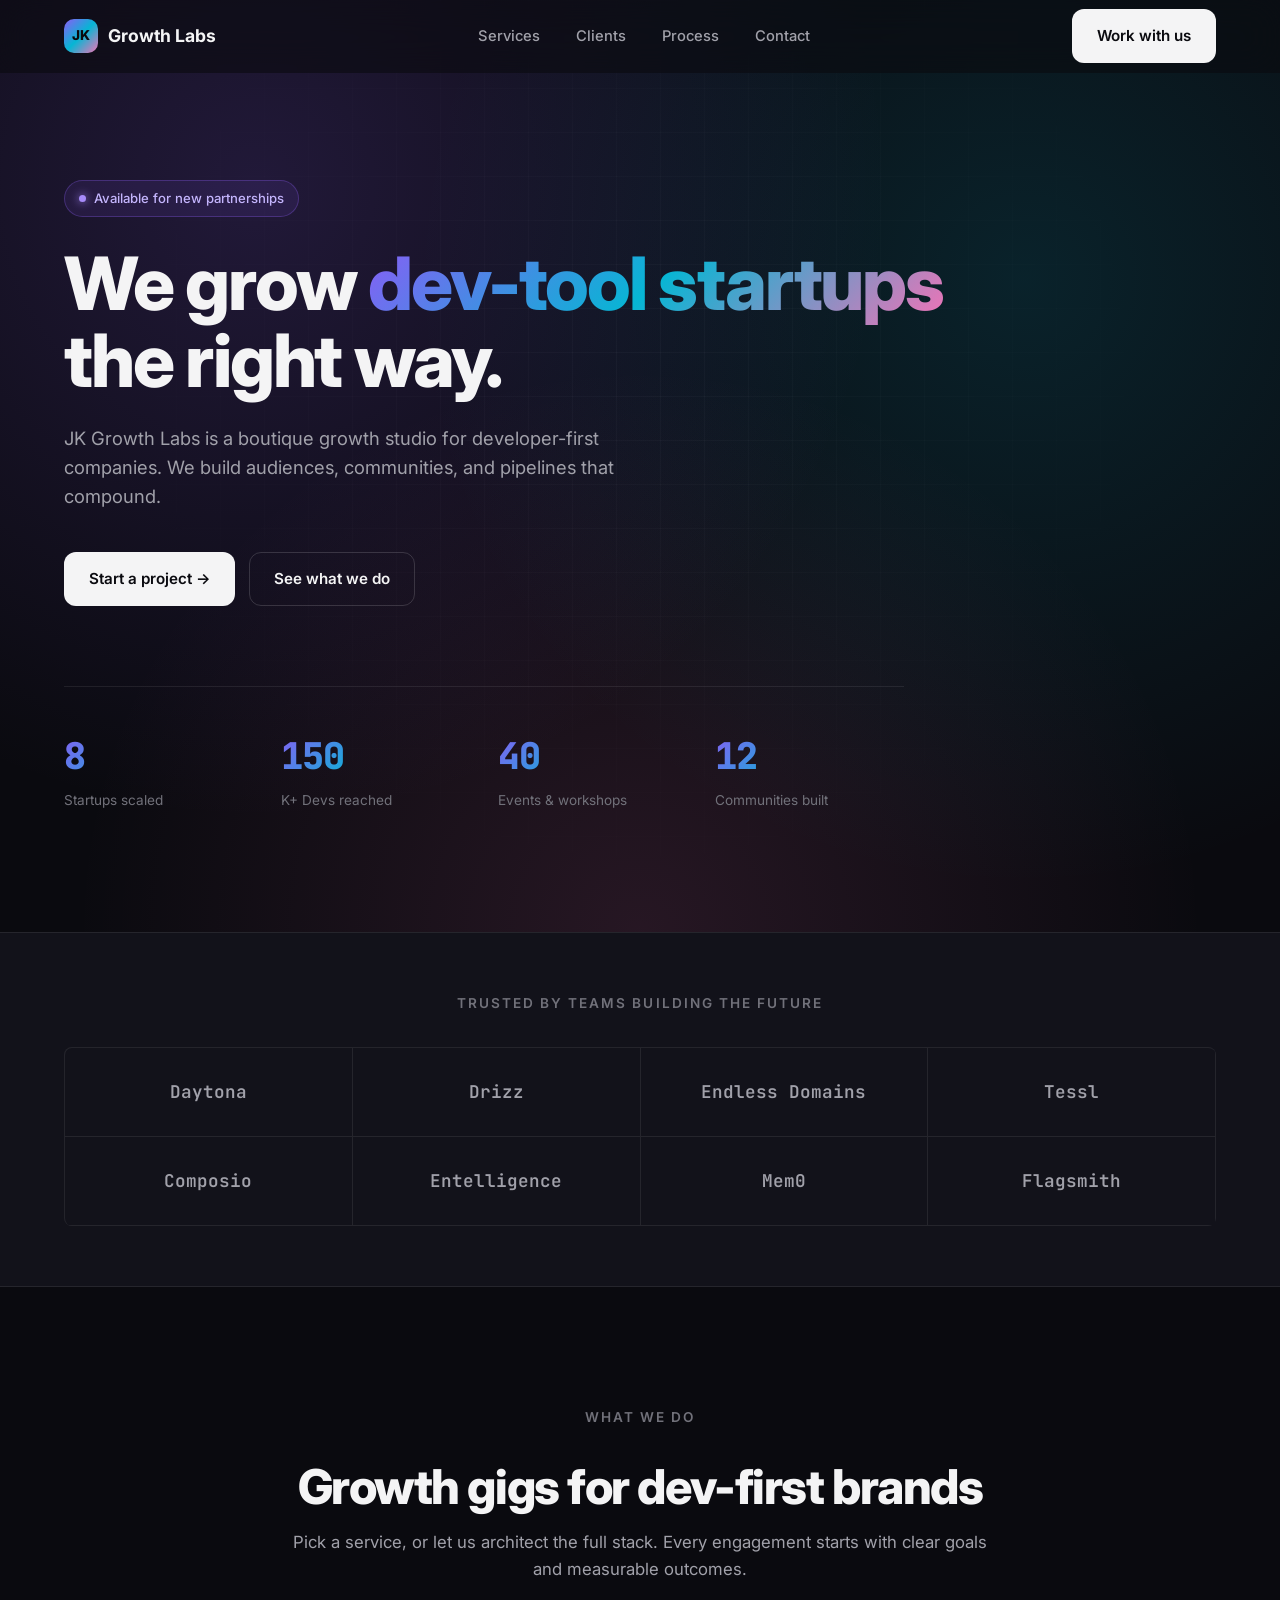
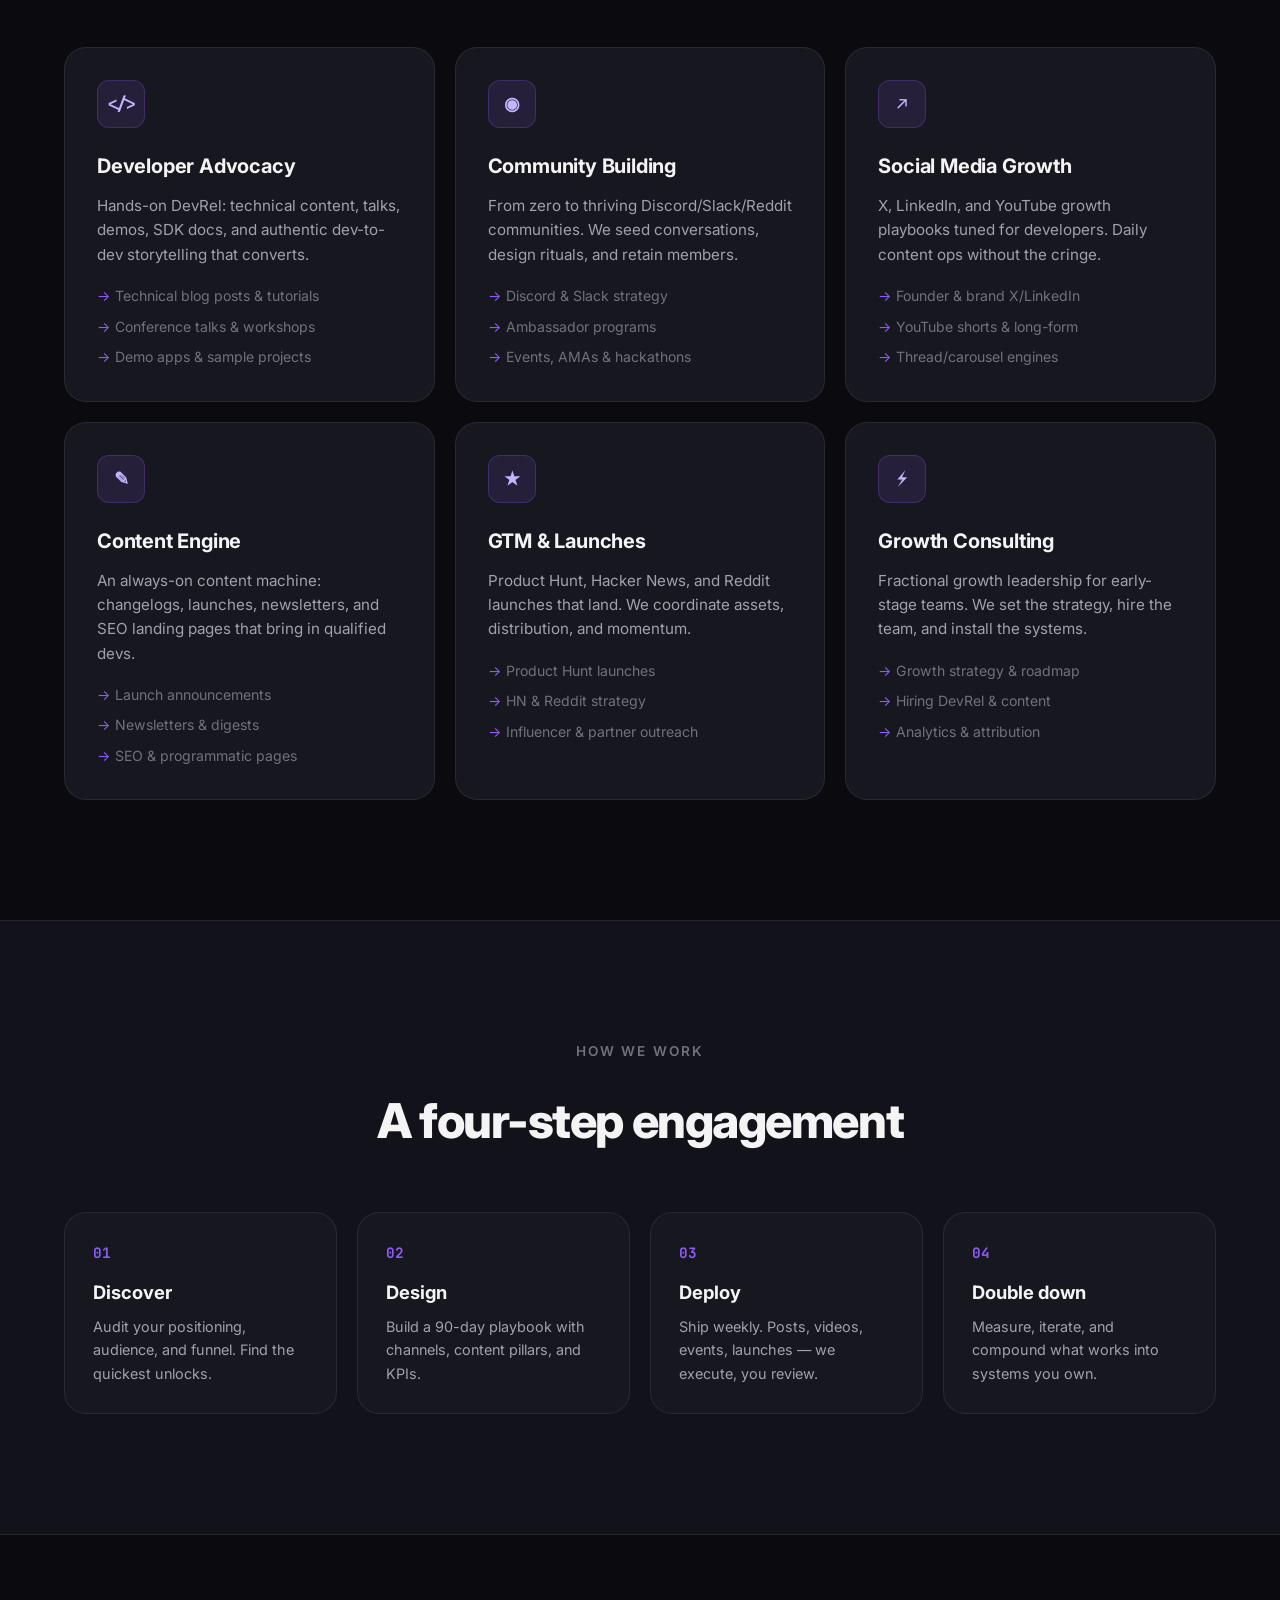
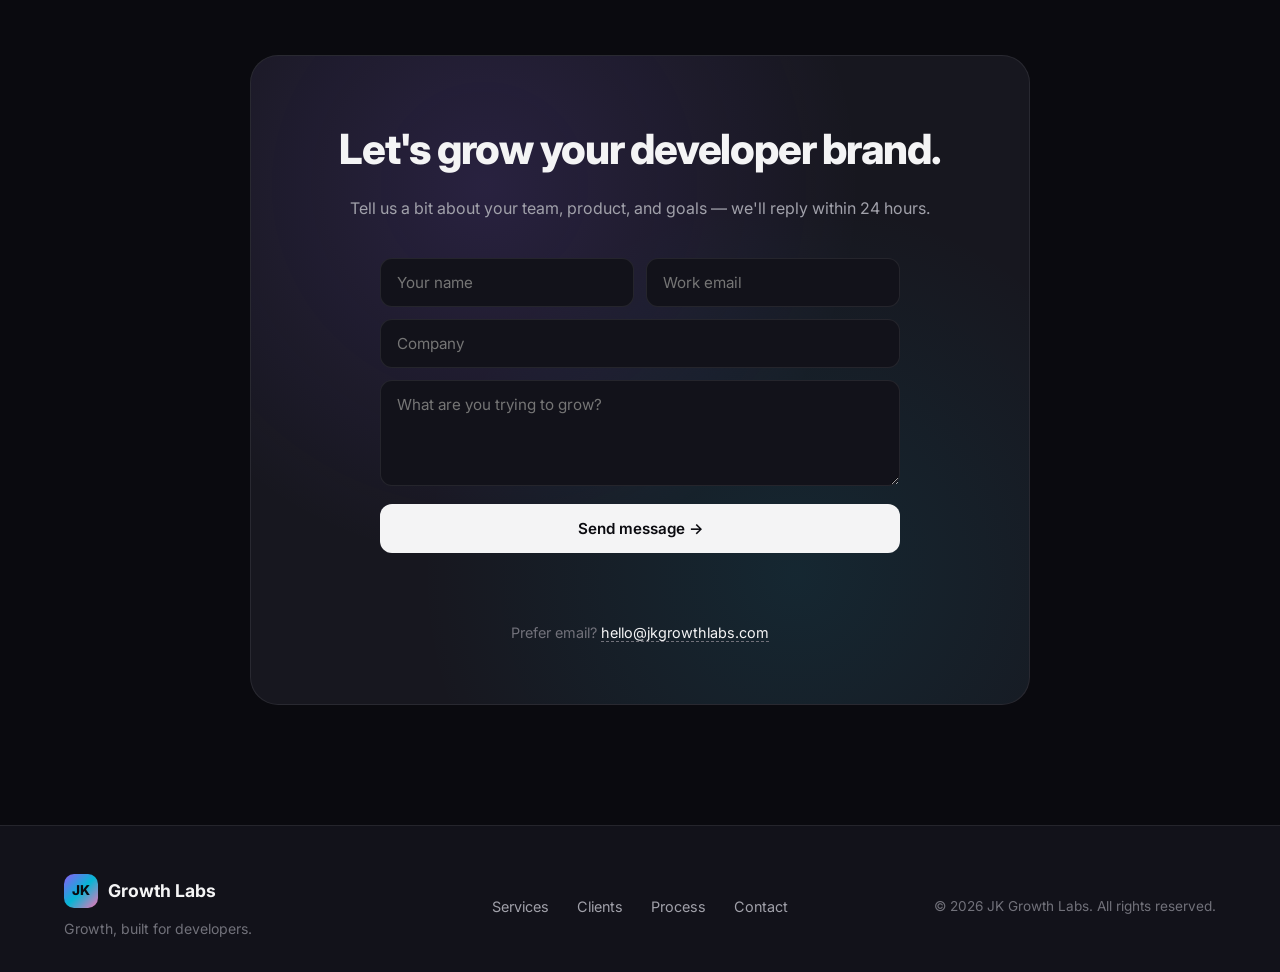
==== index.html @ aa05dd06 "Add JK Growth Labs one-pager website Build a single-page site showcasing growth services (Developer " ====
<!DOCTYPE html>
<html lang="en">
<head>
    <meta charset="UTF-8">
    <meta name="viewport" content="width=device-width, initial-scale=1.0">
    <title>JK Growth Labs — Developer Advocacy & Community Growth</title>
    <meta name="description" content="JK Growth Labs helps dev-tool startups grow through Developer Advocacy, Community Building, and Social Media Growth.">
    <link rel="stylesheet" href="styles.css">
    <link href="https://fonts.googleapis.com/css2?family=Inter:wght@400;500;600;700;800;900&family=JetBrains+Mono:wght@400;600&display=swap" rel="stylesheet">
</head>
<body>
    <nav class="navbar">
        <div class="container nav-content">
            <a href="#home" class="logo">
                <span class="logo-mark">JK</span>
                <span class="logo-text">Growth Labs</span>
            </a>
            <ul class="nav-links">
                <li><a href="#services">Services</a></li>
                <li><a href="#clients">Clients</a></li>
                <li><a href="#process">Process</a></li>
                <li><a href="#contact">Contact</a></li>
            </ul>
            <a href="#contact" class="btn btn-primary nav-cta">Work with us</a>
            <button class="menu-toggle" aria-label="Menu">
                <span></span><span></span><span></span>
            </button>
        </div>
    </nav>

    <section class="hero" id="home">
        <div class="hero-bg"></div>
        <div class="container">
            <div class="badge">
                <span class="badge-dot"></span>
                Available for new partnerships
            </div>
            <h1 class="hero-title">
                We grow <span class="gradient-text">dev-tool startups</span><br>
                the right way.
            </h1>
            <p class="hero-subtitle">
                JK Growth Labs is a boutique growth studio for developer-first companies.
                We build audiences, communities, and pipelines that compound.
            </p>
            <div class="hero-actions">
                <a href="#contact" class="btn btn-primary">Start a project →</a>
                <a href="#services" class="btn btn-ghost">See what we do</a>
            </div>
            <div class="hero-stats">
                <div class="stat">
                    <div class="stat-value" data-target="8">0</div>
                    <div class="stat-label">Startups scaled</div>
                </div>
                <div class="stat">
                    <div class="stat-value" data-target="150">0</div>
                    <div class="stat-label">K+ Devs reached</div>
                </div>
                <div class="stat">
                    <div class="stat-value" data-target="40">0</div>
                    <div class="stat-label">Events & workshops</div>
                </div>
                <div class="stat">
                    <div class="stat-value" data-target="12">0</div>
                    <div class="stat-label">Communities built</div>
                </div>
            </div>
        </div>
    </section>

    <section class="clients" id="clients">
        <div class="container">
            <p class="section-eyebrow">Trusted by teams building the future</p>
            <div class="logo-grid">
                <div class="logo-item">Daytona</div>
                <div class="logo-item">Drizz</div>
                <div class="logo-item">Endless Domains</div>
                <div class="logo-item">Tessl</div>
                <div class="logo-item">Composio</div>
                <div class="logo-item">Entelligence</div>
                <div class="logo-item">Mem0</div>
                <div class="logo-item">Flagsmith</div>
            </div>
        </div>
    </section>

    <section class="services" id="services">
        <div class="container">
            <div class="section-head">
                <p class="section-eyebrow">What we do</p>
                <h2 class="section-title">Growth gigs for dev-first brands</h2>
                <p class="section-sub">Pick a service, or let us architect the full stack. Every engagement starts with clear goals and measurable outcomes.</p>
            </div>
            <div class="service-grid">
                <div class="service-card">
                    <div class="service-icon">&lt;/&gt;</div>
                    <h3>Developer Advocacy</h3>
                    <p>Hands-on DevRel: technical content, talks, demos, SDK docs, and authentic dev-to-dev storytelling that converts.</p>
                    <ul class="service-list">
                        <li>Technical blog posts & tutorials</li>
                        <li>Conference talks & workshops</li>
                        <li>Demo apps & sample projects</li>
                    </ul>
                </div>
                <div class="service-card">
                    <div class="service-icon">◉</div>
                    <h3>Community Building</h3>
                    <p>From zero to thriving Discord/Slack/Reddit communities. We seed conversations, design rituals, and retain members.</p>
                    <ul class="service-list">
                        <li>Discord & Slack strategy</li>
                        <li>Ambassador programs</li>
                        <li>Events, AMAs & hackathons</li>
                    </ul>
                </div>
                <div class="service-card">
                    <div class="service-icon">↗</div>
                    <h3>Social Media Growth</h3>
                    <p>X, LinkedIn, and YouTube growth playbooks tuned for developers. Daily content ops without the cringe.</p>
                    <ul class="service-list">
                        <li>Founder & brand X/LinkedIn</li>
                        <li>YouTube shorts & long-form</li>
                        <li>Thread/carousel engines</li>
                    </ul>
                </div>
                <div class="service-card">
                    <div class="service-icon">✎</div>
                    <h3>Content Engine</h3>
                    <p>An always-on content machine: changelogs, launches, newsletters, and SEO landing pages that bring in qualified devs.</p>
                    <ul class="service-list">
                        <li>Launch announcements</li>
                        <li>Newsletters & digests</li>
                        <li>SEO & programmatic pages</li>
                    </ul>
                </div>
                <div class="service-card">
                    <div class="service-icon">★</div>
                    <h3>GTM & Launches</h3>
                    <p>Product Hunt, Hacker News, and Reddit launches that land. We coordinate assets, distribution, and momentum.</p>
                    <ul class="service-list">
                        <li>Product Hunt launches</li>
                        <li>HN & Reddit strategy</li>
                        <li>Influencer & partner outreach</li>
                    </ul>
                </div>
                <div class="service-card">
                    <div class="service-icon">⚡</div>
                    <h3>Growth Consulting</h3>
                    <p>Fractional growth leadership for early-stage teams. We set the strategy, hire the team, and install the systems.</p>
                    <ul class="service-list">
                        <li>Growth strategy & roadmap</li>
                        <li>Hiring DevRel & content</li>
                        <li>Analytics & attribution</li>
                    </ul>
                </div>
            </div>
        </div>
    </section>

    <section class="process" id="process">
        <div class="container">
            <div class="section-head">
                <p class="section-eyebrow">How we work</p>
                <h2 class="section-title">A four-step engagement</h2>
            </div>
            <div class="process-grid">
                <div class="process-step">
                    <div class="step-num">01</div>
                    <h4>Discover</h4>
                    <p>Audit your positioning, audience, and funnel. Find the quickest unlocks.</p>
                </div>
                <div class="process-step">
                    <div class="step-num">02</div>
                    <h4>Design</h4>
                    <p>Build a 90-day playbook with channels, content pillars, and KPIs.</p>
                </div>
                <div class="process-step">
                    <div class="step-num">03</div>
                    <h4>Deploy</h4>
                    <p>Ship weekly. Posts, videos, events, launches — we execute, you review.</p>
                </div>
                <div class="process-step">
                    <div class="step-num">04</div>
                    <h4>Double down</h4>
                    <p>Measure, iterate, and compound what works into systems you own.</p>
                </div>
            </div>
        </div>
    </section>

    <section class="cta" id="contact">
        <div class="container">
            <div class="cta-card">
                <h2>Let's grow your developer brand.</h2>
                <p>Tell us a bit about your team, product, and goals — we'll reply within 24 hours.</p>
                <form class="contact-form" id="contactForm">
                    <div class="form-row">
                        <input type="text" name="name" placeholder="Your name" required>
                        <input type="email" name="email" placeholder="Work email" required>
                    </div>
                    <input type="text" name="company" placeholder="Company" required>
                    <textarea name="message" rows="4" placeholder="What are you trying to grow?" required></textarea>
                    <button type="submit" class="btn btn-primary">Send message →</button>
                    <p class="form-status" id="formStatus"></p>
                </form>
                <div class="contact-alt">
                    Prefer email? <a href="mailto:hello@jkgrowthlabs.com">hello@jkgrowthlabs.com</a>
                </div>
            </div>
        </div>
    </section>

    <footer class="footer">
        <div class="container footer-content">
            <div>
                <div class="logo">
                    <span class="logo-mark">JK</span>
                    <span class="logo-text">Growth Labs</span>
                </div>
                <p class="footer-tag">Growth, built for developers.</p>
            </div>
            <div class="footer-links">
                <a href="#services">Services</a>
                <a href="#clients">Clients</a>
                <a href="#process">Process</a>
                <a href="#contact">Contact</a>
            </div>
            <div class="footer-copy">© <span id="year"></span> JK Growth Labs. All rights reserved.</div>
        </div>
    </footer>

    <script src="script.js"></script>
</body>
</html>
---- styles.css ----
:root {
    --bg: #0a0a0f;
    --bg-soft: #12121a;
    --surface: #17171f;
    --border: rgba(255, 255, 255, 0.08);
    --border-strong: rgba(255, 255, 255, 0.15);
    --text: #f4f4f5;
    --text-dim: #a1a1aa;
    --text-mute: #71717a;
    --accent: #8b5cf6;
    --accent-2: #06b6d4;
    --accent-3: #f472b6;
    --gradient: linear-gradient(135deg, #8b5cf6 0%, #06b6d4 50%, #f472b6 100%);
    --radius: 14px;
    --radius-lg: 22px;
}

* {
    margin: 0;
    padding: 0;
    box-sizing: border-box;
}

html {
    scroll-behavior: smooth;
}

body {
    font-family: 'Inter', -apple-system, BlinkMacSystemFont, sans-serif;
    background: var(--bg);
    color: var(--text);
    line-height: 1.6;
    overflow-x: hidden;
    -webkit-font-smoothing: antialiased;
}

.container {
    max-width: 1200px;
    margin: 0 auto;
    padding: 0 24px;
}

a { color: inherit; text-decoration: none; }

/* ---------- Navbar ---------- */
.navbar {
    position: fixed;
    top: 0;
    left: 0;
    right: 0;
    z-index: 100;
    backdrop-filter: blur(18px);
    -webkit-backdrop-filter: blur(18px);
    background: rgba(10, 10, 15, 0.6);
    border-bottom: 1px solid transparent;
    transition: border-color 0.3s ease, background 0.3s ease;
}

.navbar.scrolled {
    border-bottom-color: var(--border);
    background: rgba(10, 10, 15, 0.85);
}

.nav-content {
    display: flex;
    align-items: center;
    justify-content: space-between;
    height: 72px;
}

.logo {
    display: flex;
    align-items: center;
    gap: 10px;
    font-weight: 700;
    font-size: 1.1rem;
}

.logo-mark {
    width: 34px;
    height: 34px;
    border-radius: 10px;
    background: var(--gradient);
    display: grid;
    place-items: center;
    font-weight: 800;
    font-size: 0.85rem;
    letter-spacing: -0.02em;
    color: #0a0a0f;
}

.nav-links {
    display: flex;
    gap: 36px;
    list-style: none;
}

.nav-links a {
    color: var(--text-dim);
    font-size: 0.92rem;
    font-weight: 500;
    transition: color 0.2s;
}

.nav-links a:hover { color: var(--text); }

.nav-cta { font-size: 0.9rem; padding: 10px 18px; }

.menu-toggle {
    display: none;
    background: none;
    border: none;
    cursor: pointer;
    flex-direction: column;
    gap: 5px;
    padding: 4px;
}

.menu-toggle span {
    width: 22px;
    height: 2px;
    background: var(--text);
    border-radius: 2px;
    transition: transform 0.3s, opacity 0.3s;
}

/* ---------- Buttons ---------- */
.btn {
    display: inline-flex;
    align-items: center;
    gap: 6px;
    padding: 14px 24px;
    border-radius: 12px;
    font-weight: 600;
    font-size: 0.95rem;
    border: 1px solid transparent;
    cursor: pointer;
    transition: transform 0.2s ease, box-shadow 0.2s ease, background 0.2s ease;
    font-family: inherit;
}

.btn-primary {
    background: var(--text);
    color: var(--bg);
}

.btn-primary:hover {
    transform: translateY(-2px);
    box-shadow: 0 10px 30px rgba(139, 92, 246, 0.25);
}

.btn-ghost {
    background: transparent;
    color: var(--text);
    border-color: var(--border-strong);
}

.btn-ghost:hover {
    background: var(--surface);
    border-color: var(--text-dim);
}

/* ---------- Hero ---------- */
.hero {
    position: relative;
    padding: 180px 0 120px;
    overflow: hidden;
}

.hero-bg {
    position: absolute;
    inset: 0;
    background:
        radial-gradient(circle at 20% 20%, rgba(139, 92, 246, 0.18), transparent 50%),
        radial-gradient(circle at 80% 30%, rgba(6, 182, 212, 0.14), transparent 50%),
        radial-gradient(circle at 50% 100%, rgba(244, 114, 182, 0.12), transparent 50%);
    z-index: -1;
    pointer-events: none;
}

.hero::before {
    content: '';
    position: absolute;
    inset: 0;
    background-image:
        linear-gradient(rgba(255,255,255,0.03) 1px, transparent 1px),
        linear-gradient(90deg, rgba(255,255,255,0.03) 1px, transparent 1px);
    background-size: 44px 44px;
    mask-image: radial-gradient(circle at 50% 40%, black, transparent 70%);
    -webkit-mask-image: radial-gradient(circle at 50% 40%, black, transparent 70%);
    z-index: -1;
}

.badge {
    display: inline-flex;
    align-items: center;
    gap: 8px;
    padding: 7px 14px;
    border-radius: 999px;
    background: rgba(139, 92, 246, 0.1);
    border: 1px solid rgba(139, 92, 246, 0.3);
    font-size: 0.82rem;
    font-weight: 500;
    color: #c4b5fd;
    margin-bottom: 28px;
}

.badge-dot {
    width: 7px;
    height: 7px;
    background: #a78bfa;
    border-radius: 50%;
    box-shadow: 0 0 10px #a78bfa;
    animation: pulse 2s infinite;
}

@keyframes pulse {
    0%, 100% { opacity: 1; }
    50% { opacity: 0.4; }
}

.hero-title {
    font-size: clamp(2.4rem, 6vw, 4.6rem);
    font-weight: 800;
    letter-spacing: -0.03em;
    line-height: 1.05;
    margin-bottom: 24px;
    max-width: 900px;
}

.gradient-text {
    background: var(--gradient);
    -webkit-background-clip: text;
    background-clip: text;
    -webkit-text-fill-color: transparent;
}

.hero-subtitle {
    font-size: 1.15rem;
    color: var(--text-dim);
    max-width: 620px;
    margin-bottom: 40px;
}

.hero-actions {
    display: flex;
    gap: 14px;
    flex-wrap: wrap;
    margin-bottom: 80px;
}

.hero-stats {
    display: grid;
    grid-template-columns: repeat(4, 1fr);
    gap: 28px;
    padding-top: 40px;
    border-top: 1px solid var(--border);
    max-width: 840px;
}

.stat-value {
    font-size: 2.3rem;
    font-weight: 800;
    letter-spacing: -0.03em;
    font-family: 'JetBrains Mono', monospace;
    background: var(--gradient);
    -webkit-background-clip: text;
    background-clip: text;
    -webkit-text-fill-color: transparent;
}

.stat-label {
    color: var(--text-mute);
    font-size: 0.85rem;
    margin-top: 4px;
}

/* ---------- Clients ---------- */
.clients {
    padding: 60px 0;
    border-top: 1px solid var(--border);
    border-bottom: 1px solid var(--border);
    background: var(--bg-soft);
}

.section-eyebrow {
    text-align: center;
    color: var(--text-mute);
    font-size: 0.85rem;
    font-weight: 600;
    text-transform: uppercase;
    letter-spacing: 0.15em;
    margin-bottom: 32px;
}

.logo-grid {
    display: grid;
    grid-template-columns: repeat(4, 1fr);
    gap: 0;
    border-left: 1px solid var(--border);
    border-top: 1px solid var(--border);
    border-radius: 8px;
    overflow: hidden;
}

.logo-item {
    padding: 30px 20px;
    text-align: center;
    font-family: 'JetBrains Mono', monospace;
    font-weight: 600;
    font-size: 1.1rem;
    color: var(--text-dim);
    border-right: 1px solid var(--border);
    border-bottom: 1px solid var(--border);
    transition: color 0.2s, background 0.2s;
}

.logo-item:hover {
    color: var(--text);
    background: rgba(139, 92, 246, 0.05);
}

/* ---------- Sections ---------- */
.section-head {
    text-align: center;
    max-width: 700px;
    margin: 0 auto 64px;
}

.section-head .section-eyebrow { text-align: center; }

.section-title {
    font-size: clamp(2rem, 4vw, 3rem);
    font-weight: 800;
    letter-spacing: -0.03em;
    line-height: 1.1;
    margin-bottom: 16px;
}

.section-sub {
    color: var(--text-dim);
    font-size: 1.05rem;
}

/* ---------- Services ---------- */
.services {
    padding: 120px 0;
}

.service-grid {
    display: grid;
    grid-template-columns: repeat(3, 1fr);
    gap: 20px;
}

.service-card {
    background: var(--surface);
    border: 1px solid var(--border);
    border-radius: var(--radius-lg);
    padding: 32px;
    transition: transform 0.3s ease, border-color 0.3s ease, box-shadow 0.3s ease;
    position: relative;
    overflow: hidden;
}

.service-card::before {
    content: '';
    position: absolute;
    top: 0;
    left: 0;
    right: 0;
    height: 2px;
    background: var(--gradient);
    transform: scaleX(0);
    transform-origin: left;
    transition: transform 0.4s ease;
}

.service-card:hover {
    transform: translateY(-4px);
    border-color: var(--border-strong);
    box-shadow: 0 20px 50px rgba(0,0,0,0.4);
}

.service-card:hover::before { transform: scaleX(1); }

.service-icon {
    width: 48px;
    height: 48px;
    border-radius: 12px;
    background: rgba(139, 92, 246, 0.12);
    border: 1px solid rgba(139, 92, 246, 0.25);
    display: grid;
    place-items: center;
    margin-bottom: 22px;
    font-family: 'JetBrains Mono', monospace;
    font-weight: 700;
    color: #c4b5fd;
    font-size: 1.1rem;
}

.service-card h3 {
    font-size: 1.25rem;
    font-weight: 700;
    margin-bottom: 12px;
    letter-spacing: -0.01em;
}

.service-card p {
    color: var(--text-dim);
    font-size: 0.95rem;
    margin-bottom: 18px;
}

.service-list {
    list-style: none;
    display: flex;
    flex-direction: column;
    gap: 8px;
}

.service-list li {
    color: var(--text-mute);
    font-size: 0.88rem;
    padding-left: 18px;
    position: relative;
}

.service-list li::before {
    content: '→';
    position: absolute;
    left: 0;
    color: var(--accent);
}

/* ---------- Process ---------- */
.process {
    padding: 120px 0;
    background: var(--bg-soft);
    border-top: 1px solid var(--border);
    border-bottom: 1px solid var(--border);
}

.process-grid {
    display: grid;
    grid-template-columns: repeat(4, 1fr);
    gap: 20px;
}

.process-step {
    padding: 28px;
    border: 1px solid var(--border);
    border-radius: var(--radius-lg);
    background: var(--surface);
    transition: transform 0.3s, border-color 0.3s;
}

.process-step:hover {
    transform: translateY(-3px);
    border-color: var(--border-strong);
}

.step-num {
    font-family: 'JetBrains Mono', monospace;
    font-size: 0.9rem;
    color: var(--accent);
    font-weight: 700;
    margin-bottom: 14px;
}

.process-step h4 {
    font-size: 1.15rem;
    font-weight: 700;
    margin-bottom: 8px;
}

.process-step p {
    color: var(--text-dim);
    font-size: 0.9rem;
}

/* ---------- CTA ---------- */
.cta {
    padding: 120px 0;
}

.cta-card {
    background: var(--surface);
    border: 1px solid var(--border);
    border-radius: 28px;
    padding: 60px;
    text-align: center;
    max-width: 780px;
    margin: 0 auto;
    position: relative;
    overflow: hidden;
}

.cta-card::before {
    content: '';
    position: absolute;
    inset: 0;
    background:
        radial-gradient(circle at 30% 20%, rgba(139, 92, 246, 0.15), transparent 50%),
        radial-gradient(circle at 70% 80%, rgba(6, 182, 212, 0.1), transparent 50%);
    pointer-events: none;
}

.cta-card > * { position: relative; }

.cta-card h2 {
    font-size: clamp(1.8rem, 3.5vw, 2.6rem);
    font-weight: 800;
    letter-spacing: -0.03em;
    margin-bottom: 14px;
}

.cta-card > p {
    color: var(--text-dim);
    margin-bottom: 36px;
}

.contact-form {
    display: flex;
    flex-direction: column;
    gap: 12px;
    max-width: 520px;
    margin: 0 auto;
    text-align: left;
}

.form-row {
    display: grid;
    grid-template-columns: 1fr 1fr;
    gap: 12px;
}

.contact-form input,
.contact-form textarea {
    width: 100%;
    background: var(--bg-soft);
    border: 1px solid var(--border);
    border-radius: 12px;
    padding: 14px 16px;
    color: var(--text);
    font-family: inherit;
    font-size: 0.95rem;
    transition: border-color 0.2s, background 0.2s;
    resize: vertical;
}

.contact-form input:focus,
.contact-form textarea:focus {
    outline: none;
    border-color: var(--accent);
    background: var(--bg);
}

.contact-form button {
    justify-content: center;
    margin-top: 6px;
}

.form-status {
    min-height: 20px;
    color: #10b981;
    font-size: 0.9rem;
    margin: 4px 0 0;
    text-align: center;
}

.contact-alt {
    margin-top: 32px;
    color: var(--text-mute);
    font-size: 0.9rem;
}

.contact-alt a {
    color: var(--text);
    border-bottom: 1px dashed var(--text-mute);
}

/* ---------- Footer ---------- */
.footer {
    padding: 48px 0 32px;
    border-top: 1px solid var(--border);
    background: var(--bg-soft);
}

.footer-content {
    display: grid;
    grid-template-columns: 1fr auto 1fr;
    gap: 24px;
    align-items: center;
}

.footer-tag {
    color: var(--text-mute);
    font-size: 0.88rem;
    margin-top: 10px;
}

.footer-links {
    display: flex;
    gap: 28px;
}

.footer-links a {
    color: var(--text-dim);
    font-size: 0.9rem;
    transition: color 0.2s;
}

.footer-links a:hover { color: var(--text); }

.footer-copy {
    color: var(--text-mute);
    font-size: 0.85rem;
    text-align: right;
}

/* ---------- Reveal animations ---------- */
.reveal {
    opacity: 0;
    transform: translateY(24px);
    transition: opacity 0.8s ease, transform 0.8s ease;
}

.reveal.visible {
    opacity: 1;
    transform: translateY(0);
}

/* ---------- Responsive ---------- */
@media (max-width: 900px) {
    .service-grid { grid-template-columns: repeat(2, 1fr); }
    .process-grid { grid-template-columns: repeat(2, 1fr); }
    .logo-grid { grid-template-columns: repeat(2, 1fr); }
    .hero-stats { grid-template-columns: repeat(2, 1fr); }
    .footer-content { grid-template-columns: 1fr; text-align: center; }
    .footer-links { justify-content: center; }
    .footer-copy { text-align: center; }
}

@media (max-width: 640px) {
    .nav-links, .nav-cta { display: none; }
    .menu-toggle { display: flex; }
    .nav-content.mobile-open + .nav-links { display: flex; }

    .hero { padding: 130px 0 80px; }
    .hero-actions { flex-direction: column; align-items: stretch; }
    .hero-actions .btn { justify-content: center; }
    .service-grid { grid-template-columns: 1fr; }
    .process-grid { grid-template-columns: 1fr; }
    .cta-card { padding: 36px 24px; }
    .form-row { grid-template-columns: 1fr; }

    .mobile-menu {
        position: fixed;
        top: 72px;
        left: 0;
        right: 0;
        background: var(--bg);
        border-bottom: 1px solid var(--border);
        padding: 20px 24px;
        display: flex;
        flex-direction: column;
        gap: 16px;
        transform: translateY(-120%);
        transition: transform 0.3s ease;
        z-index: 99;
    }

    .mobile-menu.open { transform: translateY(0); }
    .mobile-menu a { color: var(--text-dim); font-weight: 500; }
}
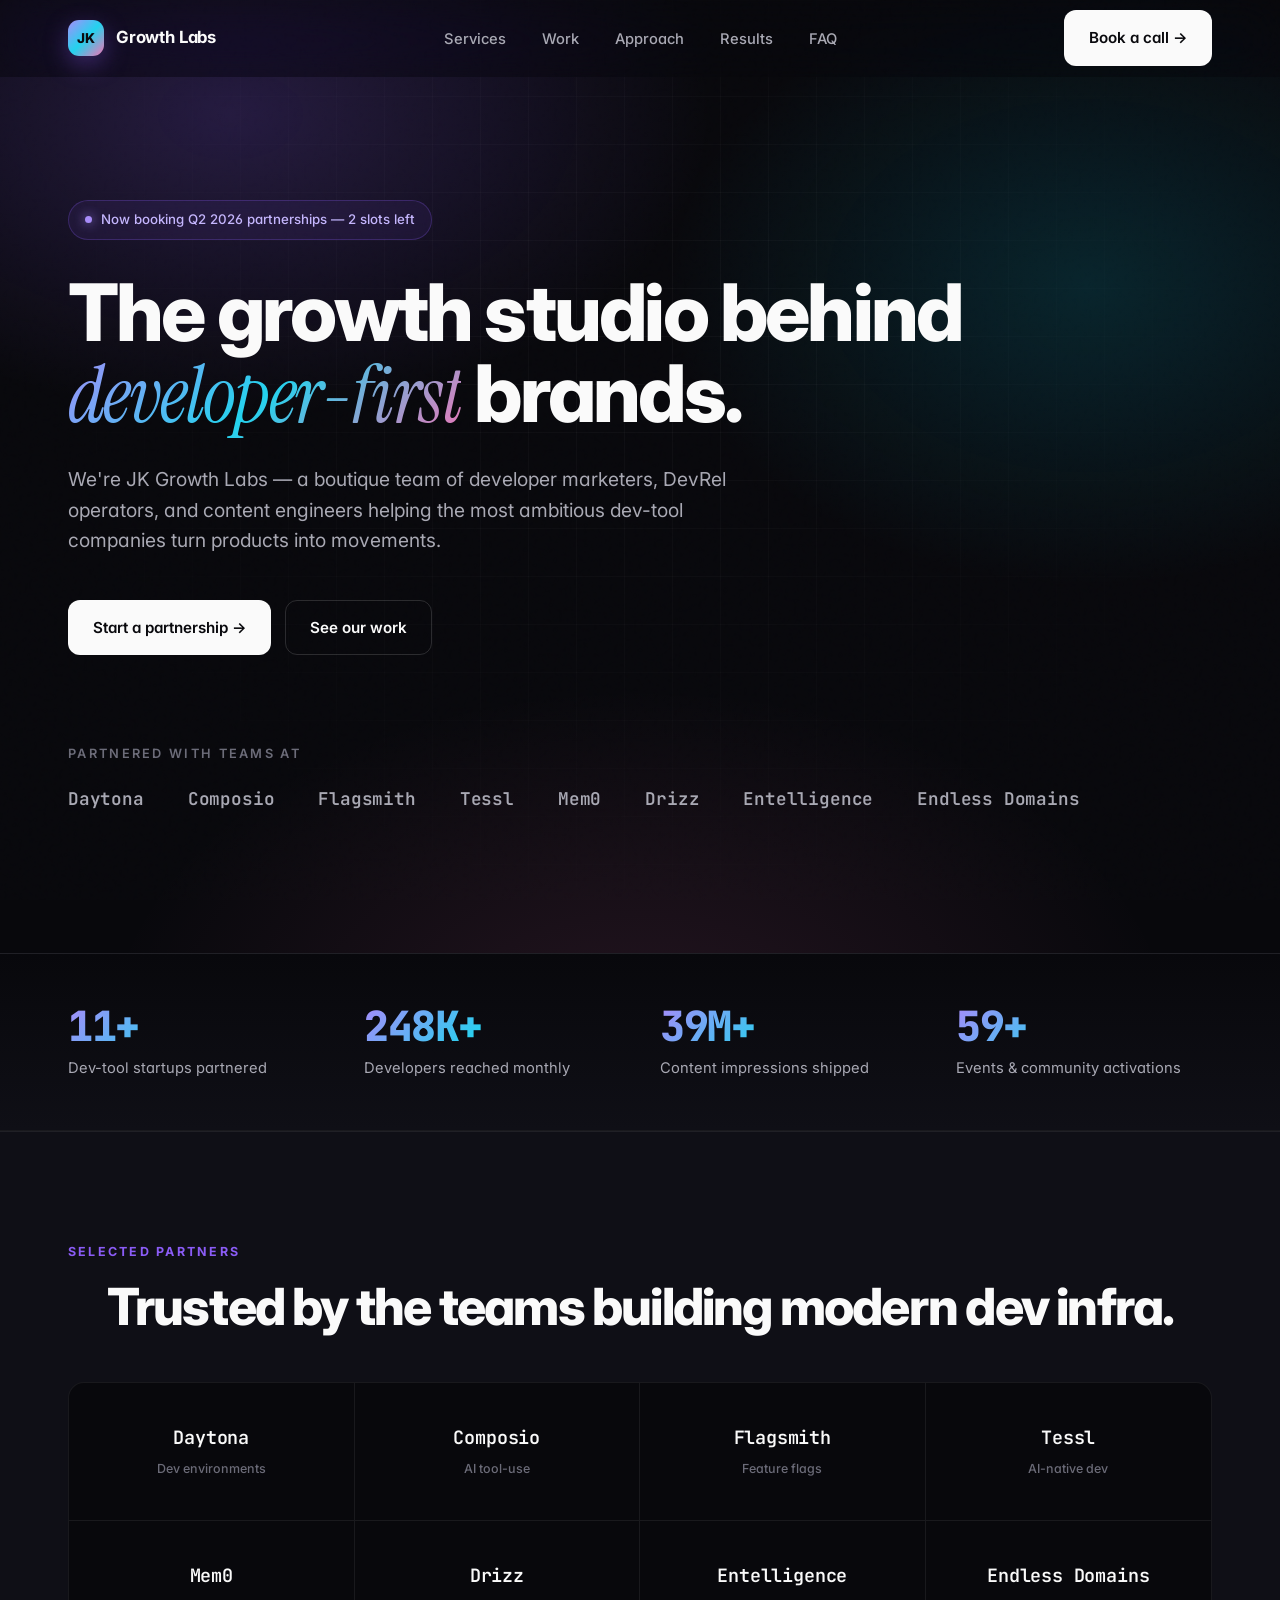
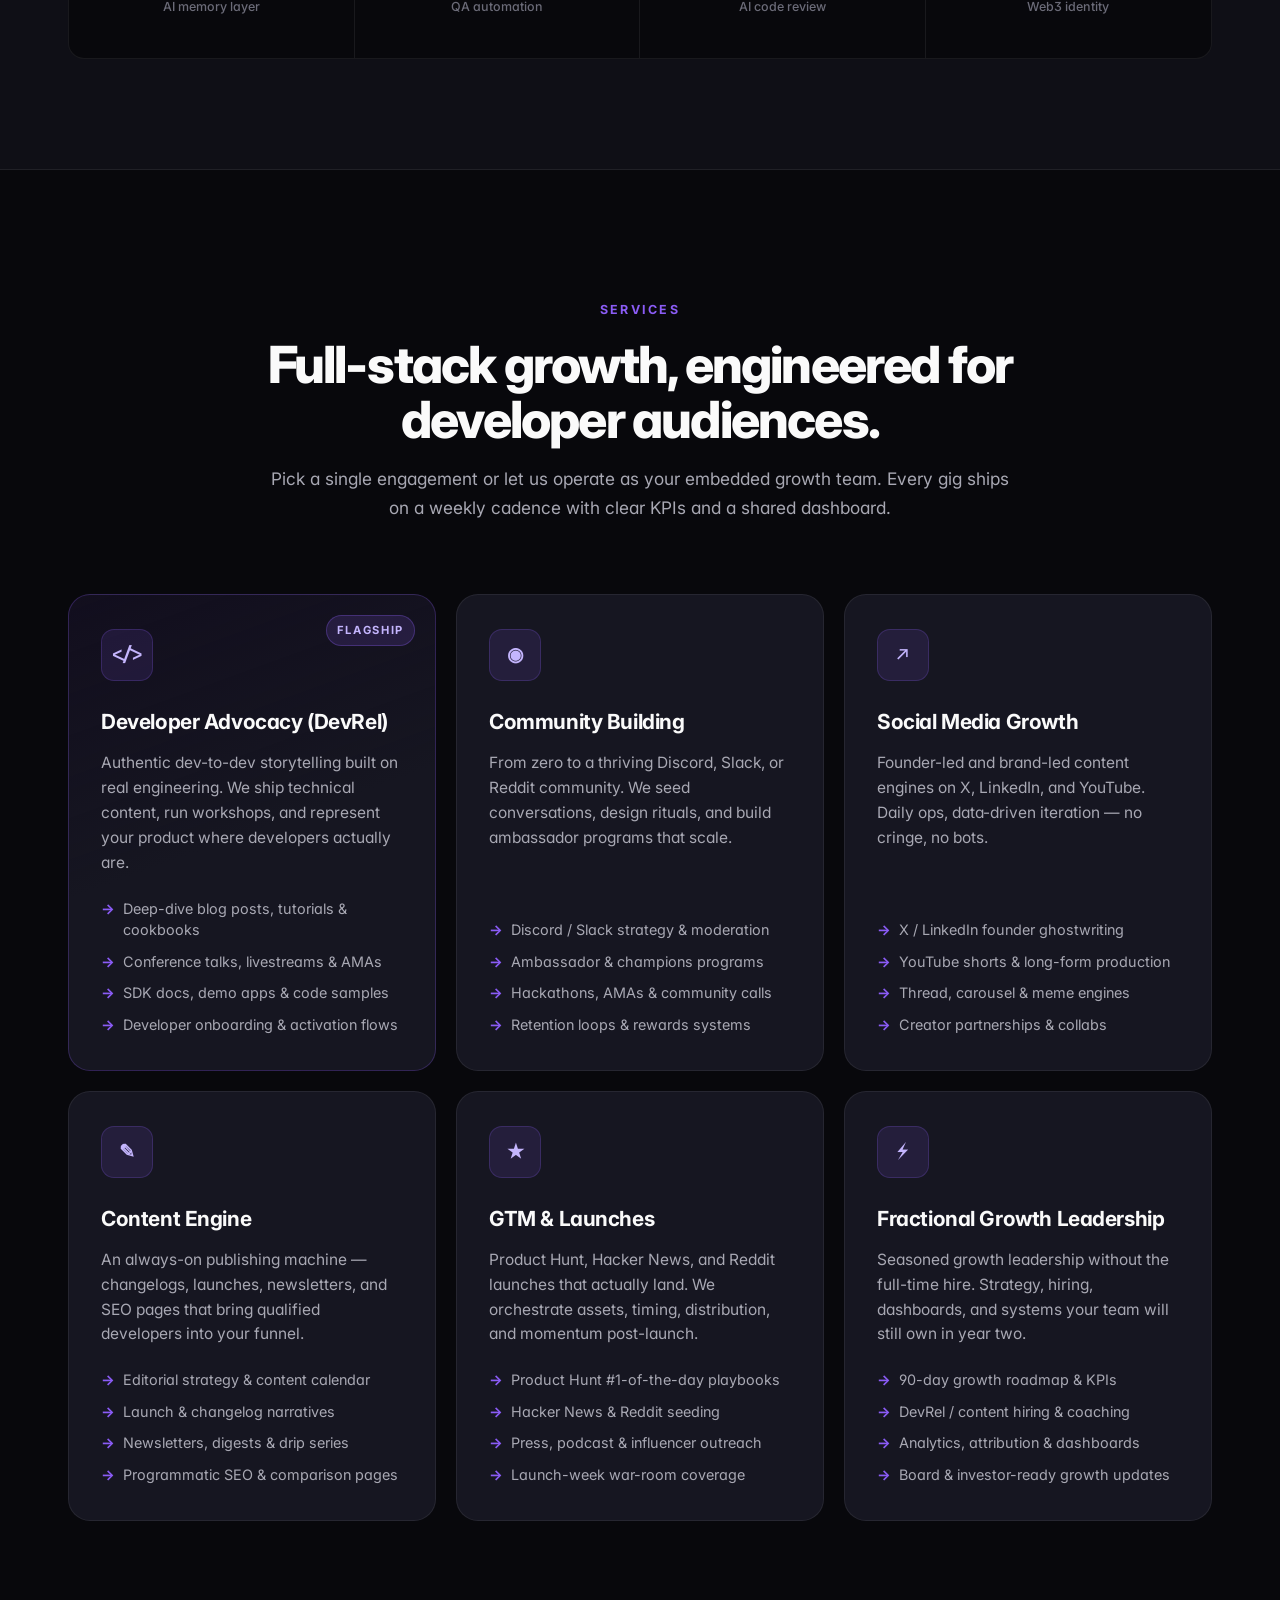
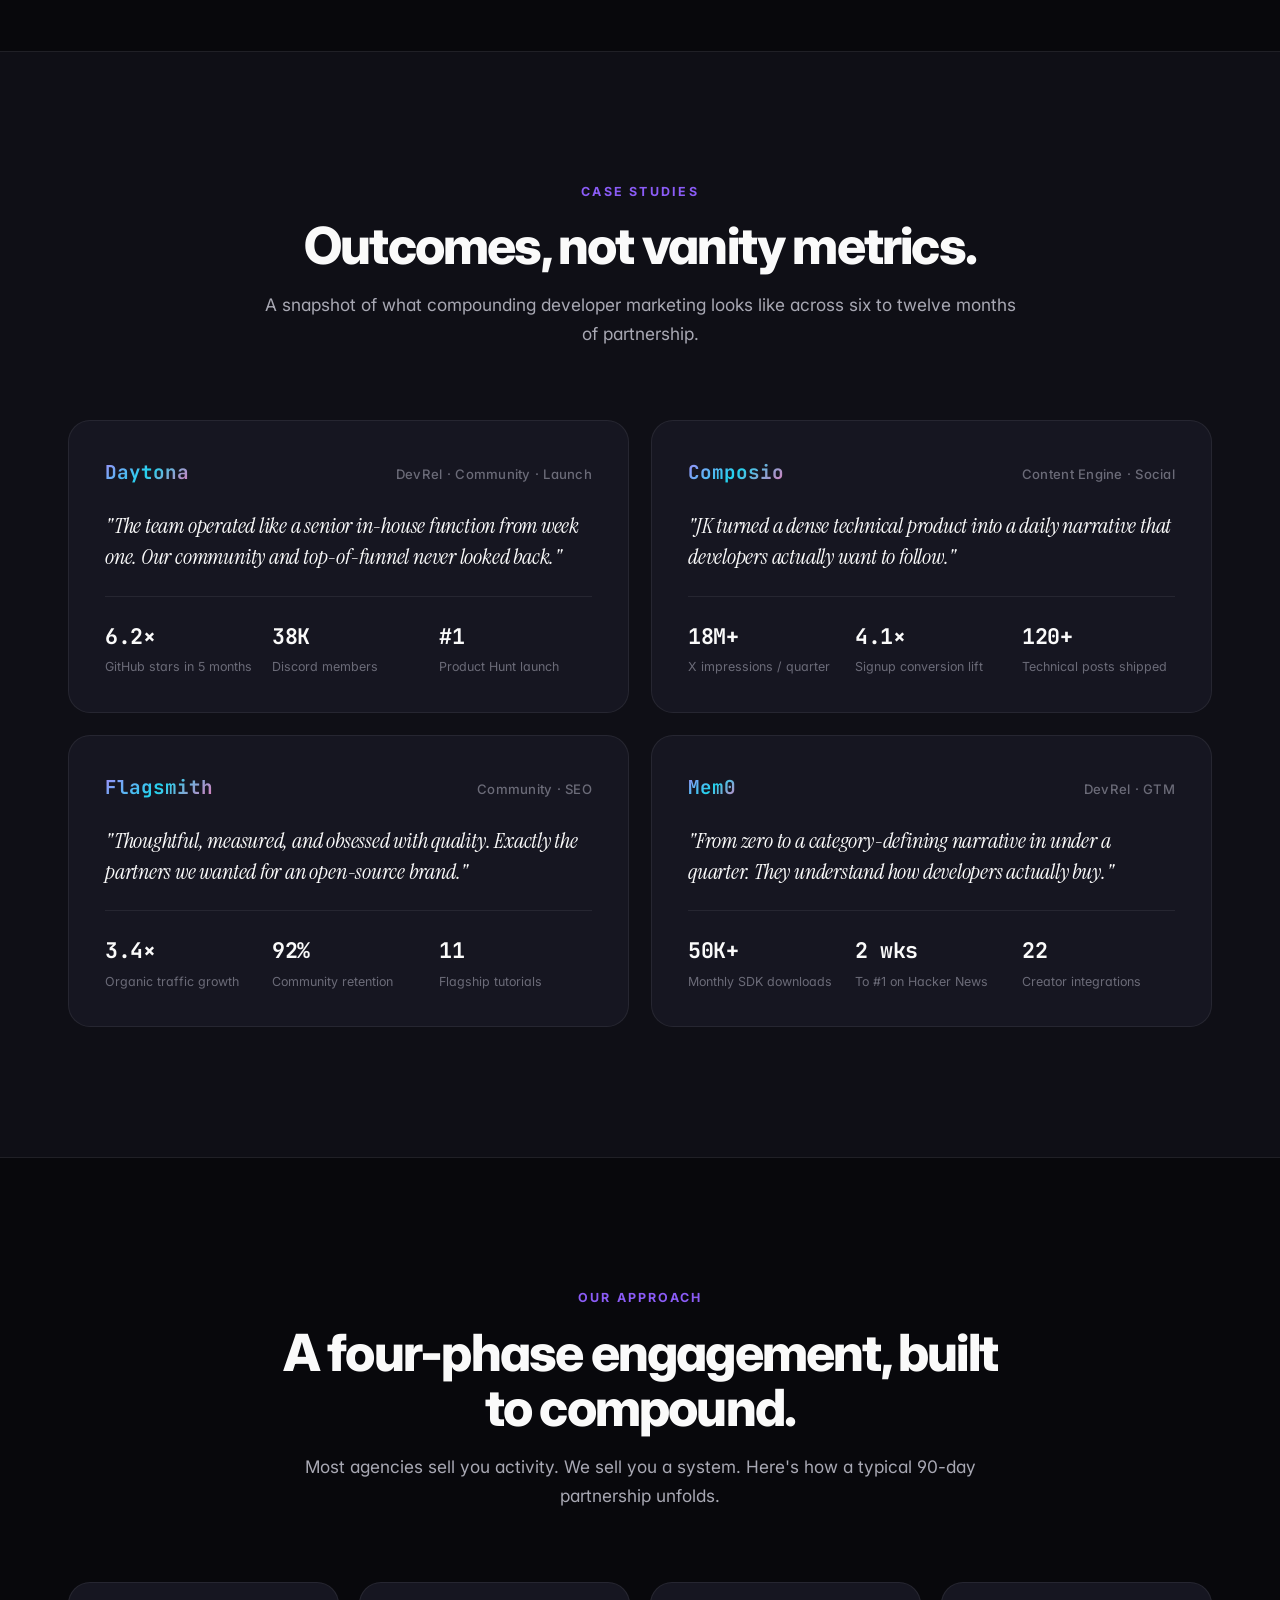
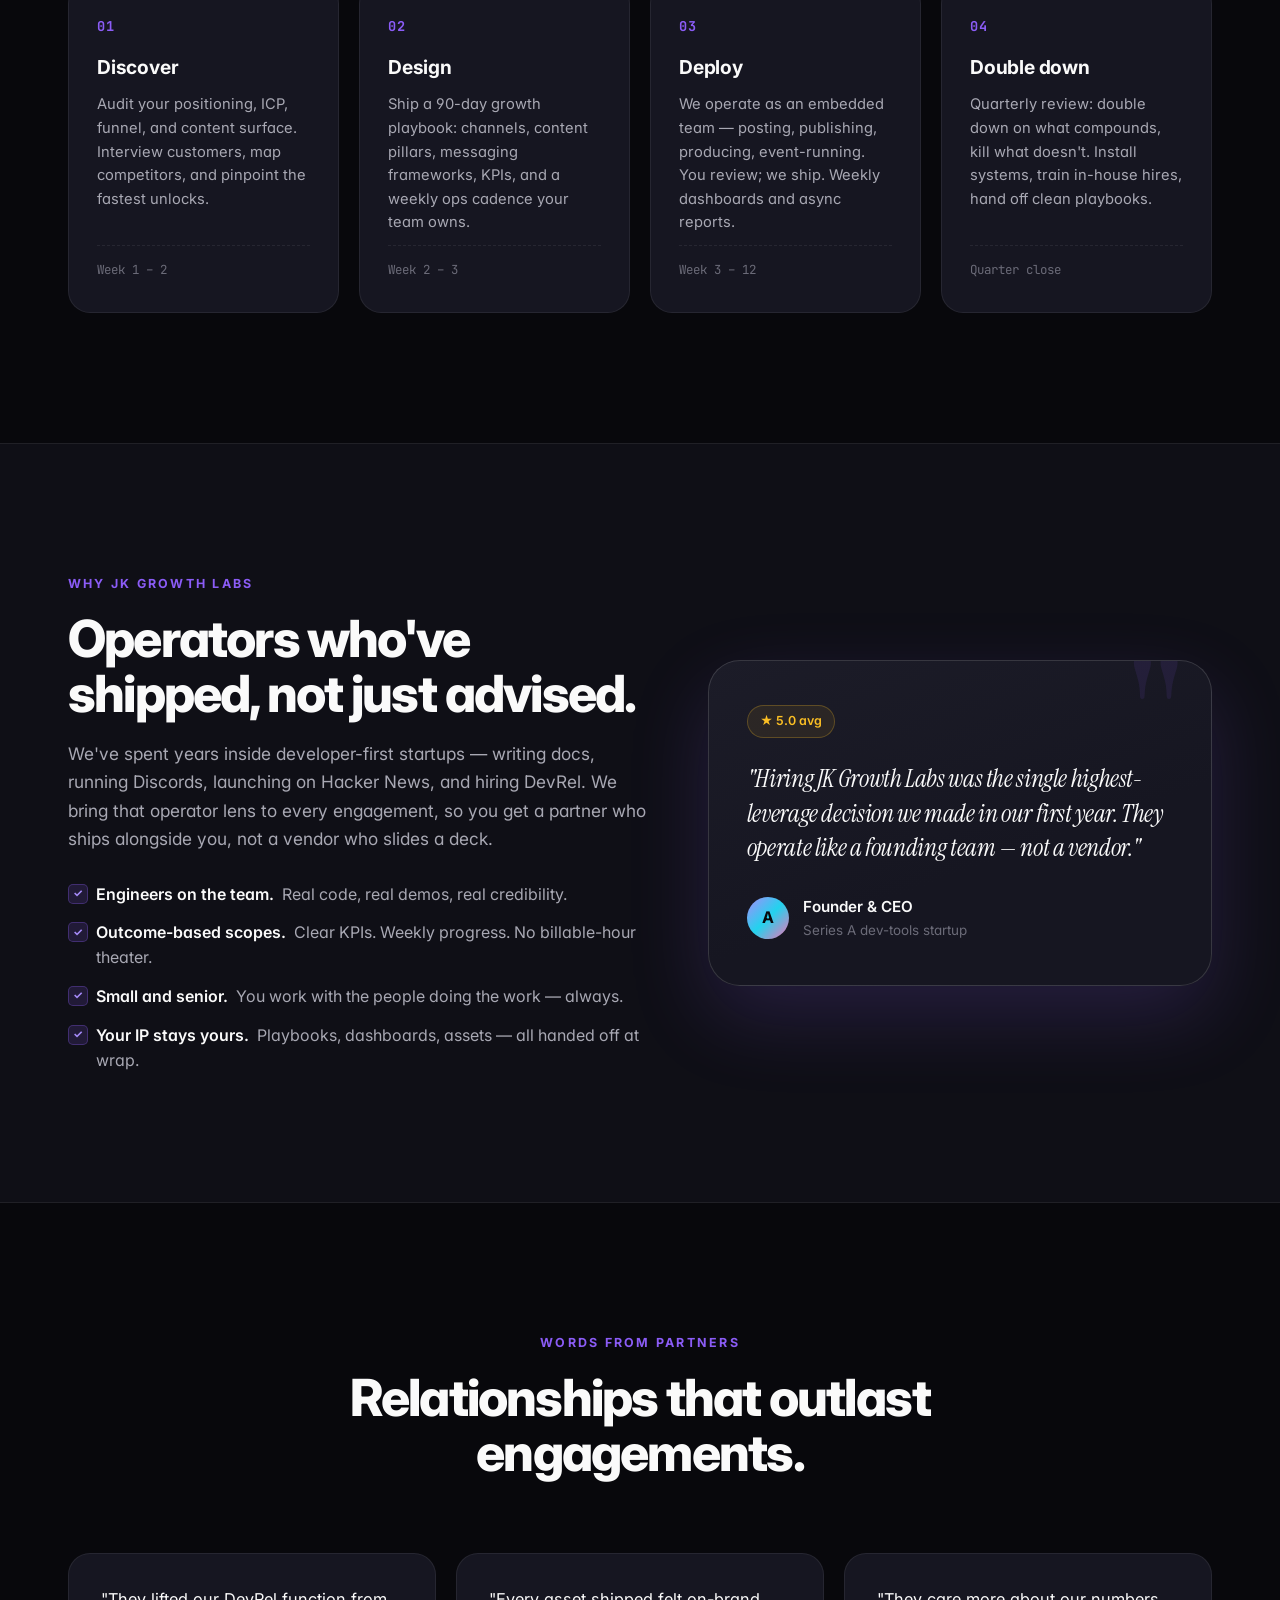
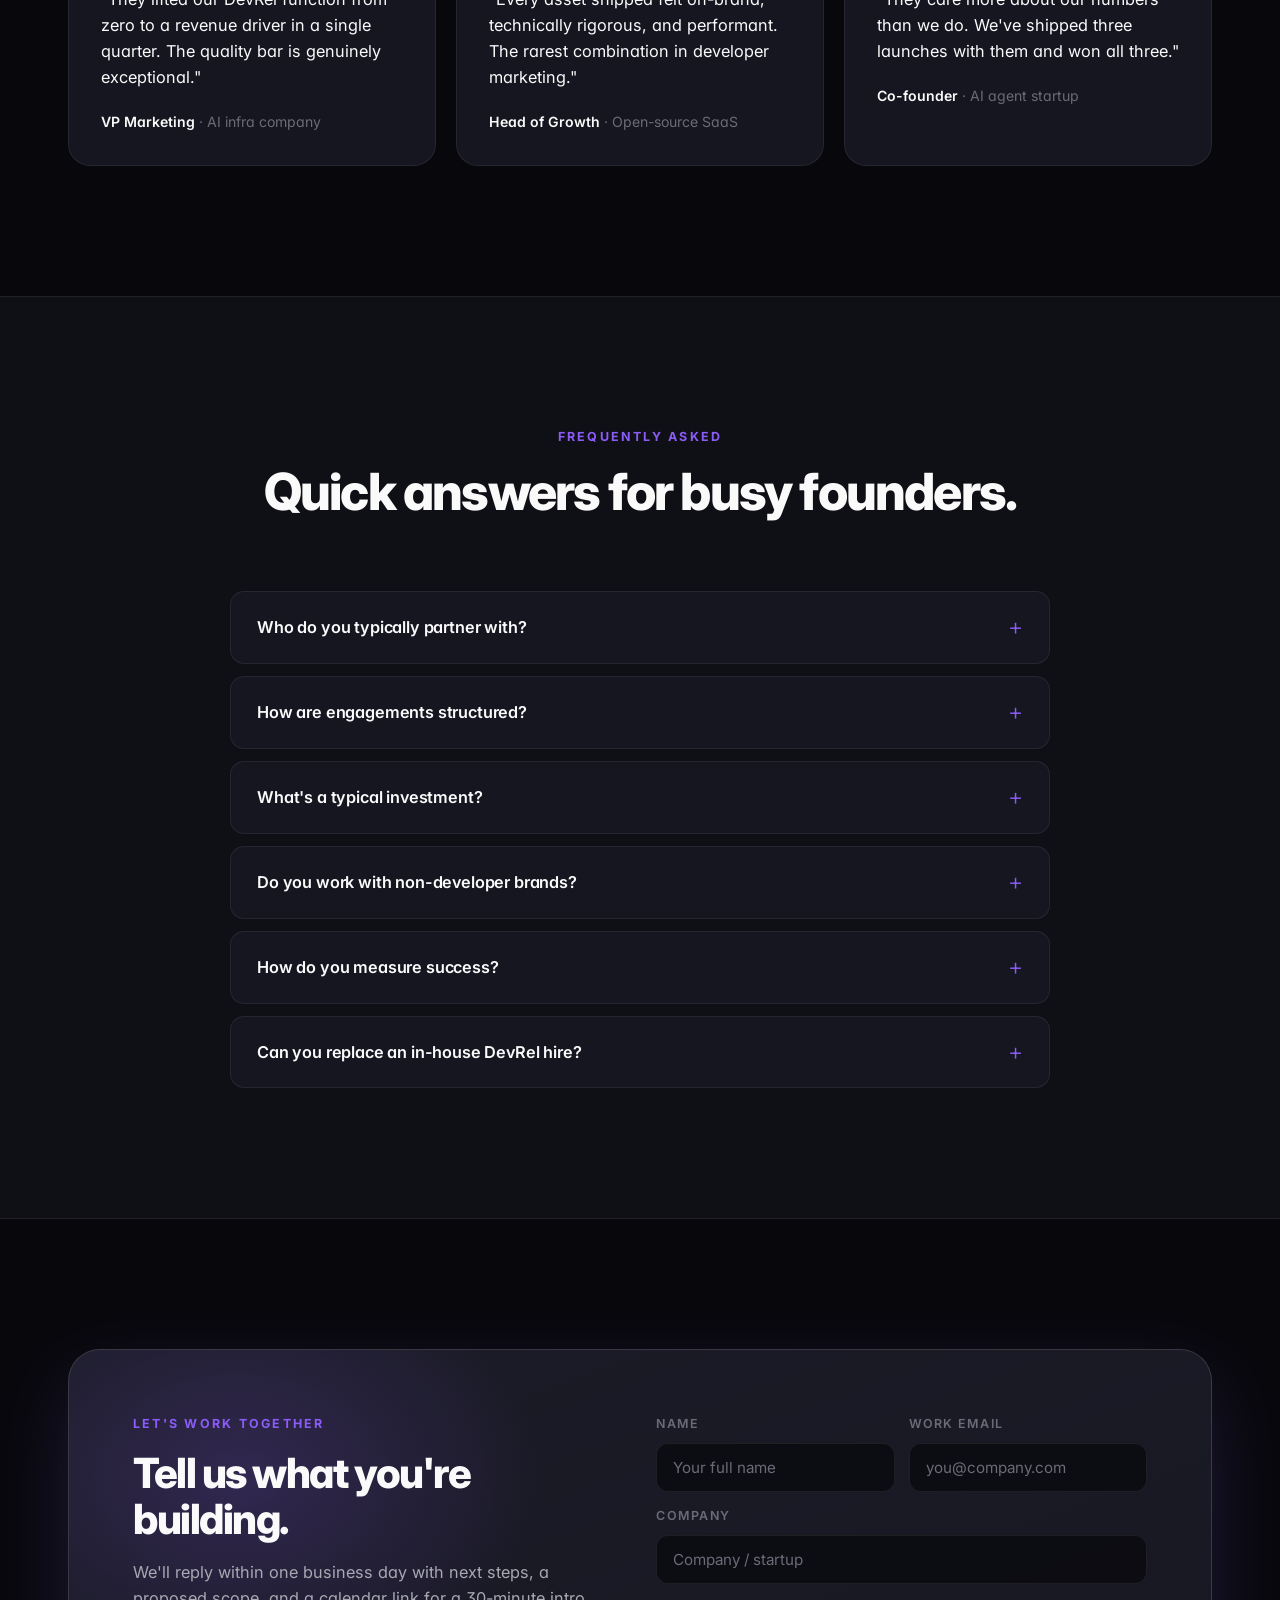
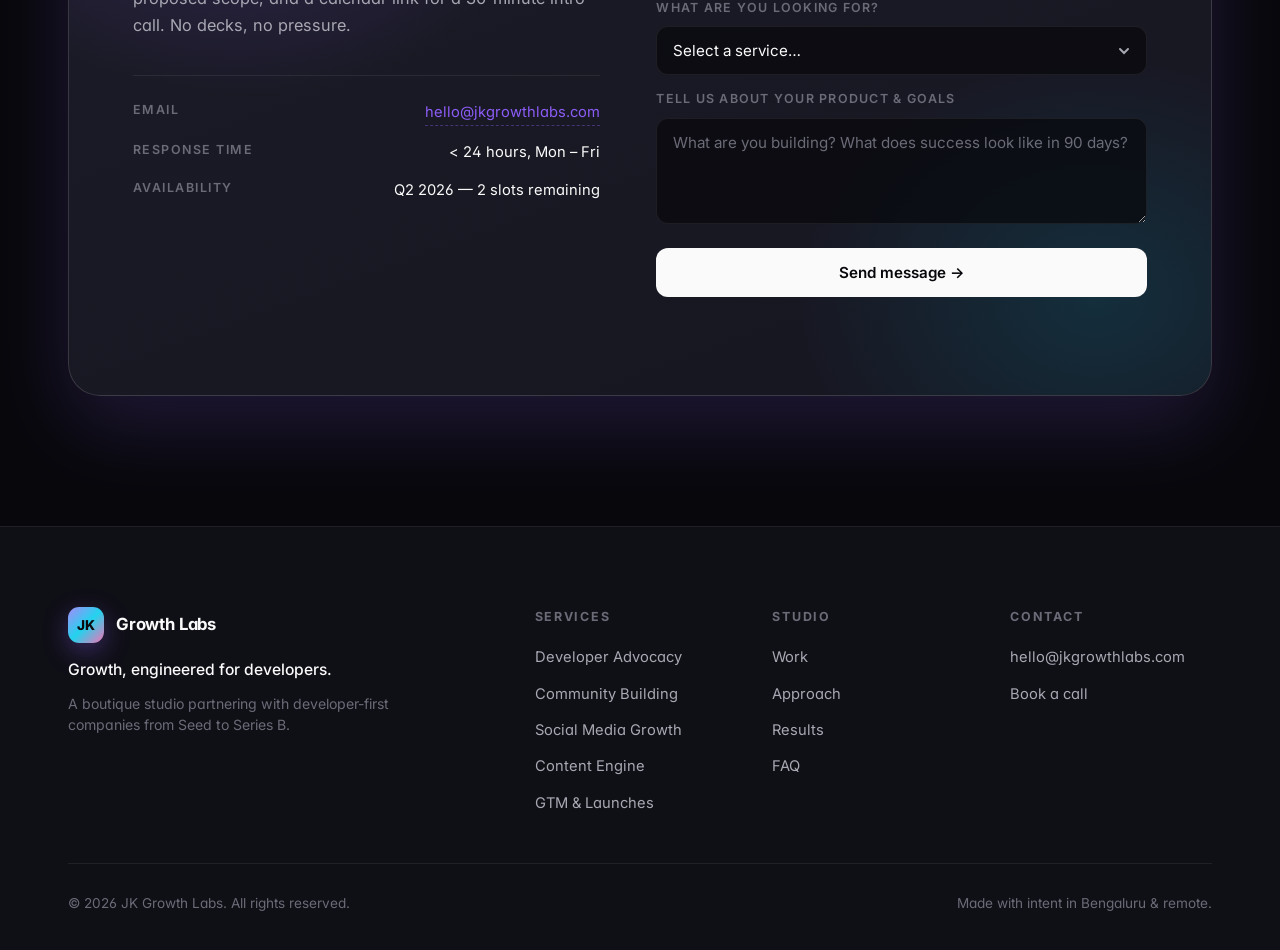
==== commit f6a66138: "Upgrade JK Growth Labs site to client-ready professional build Rebuild the one-pager as a premium st" ====
--- a/index.html
+++ b/index.html
@@ -3,13 +3,22 @@
 <head>
     <meta charset="UTF-8">
     <meta name="viewport" content="width=device-width, initial-scale=1.0">
-    <title>JK Growth Labs — Developer Advocacy & Community Growth</title>
-    <meta name="description" content="JK Growth Labs helps dev-tool startups grow through Developer Advocacy, Community Building, and Social Media Growth.">
+    <title>JK Growth Labs — Developer Marketing, DevRel & Community Growth Studio</title>
+    <meta name="description" content="JK Growth Labs is a boutique developer-marketing studio. We help dev-tool startups grow through Developer Advocacy, Community Building, and Social Media Growth. Trusted by Daytona, Composio, Flagsmith, Mem0, Tessl, and more.">
+    <meta name="theme-color" content="#0a0a0f">
+    <meta property="og:title" content="JK Growth Labs — Developer Marketing Studio">
+    <meta property="og:description" content="We grow dev-tool startups through DevRel, community, and content that compounds.">
+    <meta property="og:type" content="website">
+    <link rel="preconnect" href="https://fonts.googleapis.com">
+    <link rel="preconnect" href="https://fonts.gstatic.com" crossorigin>
+    <link href="https://fonts.googleapis.com/css2?family=Inter:wght@400;500;600;700;800;900&family=JetBrains+Mono:wght@400;500;600&family=Instrument+Serif:ital@0;1&display=swap" rel="stylesheet">
     <link rel="stylesheet" href="styles.css">
-    <link href="https://fonts.googleapis.com/css2?family=Inter:wght@400;500;600;700;800;900&family=JetBrains+Mono:wght@400;600&display=swap" rel="stylesheet">
+    <link rel="icon" href="data:image/svg+xml,%3Csvg xmlns='http://www.w3.org/2000/svg' viewBox='0 0 100 100'%3E%3Crect width='100' height='100' rx='22' fill='%238b5cf6'/%3E%3Ctext x='50' y='66' text-anchor='middle' font-family='Inter' font-weight='800' font-size='46' fill='%230a0a0f'%3EJK%3C/text%3E%3C/svg%3E">
 </head>
 <body>
-    <nav class="navbar">
+    <div class="noise"></div>
+
+    <nav class="navbar" id="navbar">
         <div class="container nav-content">
             <a href="#home" class="logo">
                 <span class="logo-mark">JK</span>
@@ -17,216 +26,478 @@
             </a>
             <ul class="nav-links">
                 <li><a href="#services">Services</a></li>
-                <li><a href="#clients">Clients</a></li>
-                <li><a href="#process">Process</a></li>
-                <li><a href="#contact">Contact</a></li>
+                <li><a href="#work">Work</a></li>
+                <li><a href="#approach">Approach</a></li>
+                <li><a href="#results">Results</a></li>
+                <li><a href="#faq">FAQ</a></li>
             </ul>
-            <a href="#contact" class="btn btn-primary nav-cta">Work with us</a>
+            <a href="#contact" class="btn btn-primary nav-cta">Book a call →</a>
             <button class="menu-toggle" aria-label="Menu">
                 <span></span><span></span><span></span>
             </button>
         </div>
     </nav>
 
+    <!-- HERO ------------------------------------------------------------ -->
     <section class="hero" id="home">
         <div class="hero-bg"></div>
         <div class="container">
             <div class="badge">
                 <span class="badge-dot"></span>
-                Available for new partnerships
+                Now booking Q2 2026 partnerships — 2 slots left
             </div>
             <h1 class="hero-title">
-                We grow <span class="gradient-text">dev-tool startups</span><br>
-                the right way.
+                The growth studio behind <span class="gradient-text">developer-first</span> brands.
             </h1>
             <p class="hero-subtitle">
-                JK Growth Labs is a boutique growth studio for developer-first companies.
-                We build audiences, communities, and pipelines that compound.
+                We're JK Growth Labs — a boutique team of developer marketers, DevRel operators, and content engineers helping the most ambitious dev-tool companies turn products into movements.
             </p>
             <div class="hero-actions">
-                <a href="#contact" class="btn btn-primary">Start a project →</a>
-                <a href="#services" class="btn btn-ghost">See what we do</a>
-            </div>
-            <div class="hero-stats">
-                <div class="stat">
-                    <div class="stat-value" data-target="8">0</div>
-                    <div class="stat-label">Startups scaled</div>
-                </div>
-                <div class="stat">
-                    <div class="stat-value" data-target="150">0</div>
-                    <div class="stat-label">K+ Devs reached</div>
-                </div>
-                <div class="stat">
-                    <div class="stat-value" data-target="40">0</div>
-                    <div class="stat-label">Events & workshops</div>
-                </div>
-                <div class="stat">
-                    <div class="stat-value" data-target="12">0</div>
-                    <div class="stat-label">Communities built</div>
-                </div>
-            </div>
-        </div>
-    </section>
-
-    <section class="clients" id="clients">
-        <div class="container">
-            <p class="section-eyebrow">Trusted by teams building the future</p>
+                <a href="#contact" class="btn btn-primary">Start a partnership →</a>
+                <a href="#work" class="btn btn-ghost">See our work</a>
+            </div>
+            <div class="hero-trust">
+                <span class="trust-label">Partnered with teams at</span>
+                <div class="trust-logos">
+                    <span>Daytona</span>
+                    <span>Composio</span>
+                    <span>Flagsmith</span>
+                    <span>Tessl</span>
+                    <span>Mem0</span>
+                    <span>Drizz</span>
+                    <span>Entelligence</span>
+                    <span>Endless Domains</span>
+                </div>
+            </div>
+        </div>
+    </section>
+
+    <!-- METRICS --------------------------------------------------------- -->
+    <section class="metrics">
+        <div class="container">
+            <div class="metrics-grid">
+                <div class="metric">
+                    <div class="metric-value"><span data-target="12">0</span>+</div>
+                    <div class="metric-label">Dev-tool startups partnered</div>
+                </div>
+                <div class="metric">
+                    <div class="metric-value"><span data-target="250">0</span>K+</div>
+                    <div class="metric-label">Developers reached monthly</div>
+                </div>
+                <div class="metric">
+                    <div class="metric-value"><span data-target="40">0</span>M+</div>
+                    <div class="metric-label">Content impressions shipped</div>
+                </div>
+                <div class="metric">
+                    <div class="metric-value"><span data-target="60">0</span>+</div>
+                    <div class="metric-label">Events & community activations</div>
+                </div>
+            </div>
+        </div>
+    </section>
+
+    <!-- CLIENTS --------------------------------------------------------- -->
+    <section class="clients" id="work">
+        <div class="container">
+            <p class="section-eyebrow">Selected partners</p>
+            <h2 class="section-title center">Trusted by the teams building modern dev infra.</h2>
             <div class="logo-grid">
-                <div class="logo-item">Daytona</div>
-                <div class="logo-item">Drizz</div>
-                <div class="logo-item">Endless Domains</div>
-                <div class="logo-item">Tessl</div>
-                <div class="logo-item">Composio</div>
-                <div class="logo-item">Entelligence</div>
-                <div class="logo-item">Mem0</div>
-                <div class="logo-item">Flagsmith</div>
-            </div>
-        </div>
-    </section>
-
+                <div class="logo-item"><span class="logo-name">Daytona</span><span class="logo-tag">Dev environments</span></div>
+                <div class="logo-item"><span class="logo-name">Composio</span><span class="logo-tag">AI tool-use</span></div>
+                <div class="logo-item"><span class="logo-name">Flagsmith</span><span class="logo-tag">Feature flags</span></div>
+                <div class="logo-item"><span class="logo-name">Tessl</span><span class="logo-tag">AI-native dev</span></div>
+                <div class="logo-item"><span class="logo-name">Mem0</span><span class="logo-tag">AI memory layer</span></div>
+                <div class="logo-item"><span class="logo-name">Drizz</span><span class="logo-tag">QA automation</span></div>
+                <div class="logo-item"><span class="logo-name">Entelligence</span><span class="logo-tag">AI code review</span></div>
+                <div class="logo-item"><span class="logo-name">Endless Domains</span><span class="logo-tag">Web3 identity</span></div>
+            </div>
+        </div>
+    </section>
+
+    <!-- SERVICES -------------------------------------------------------- -->
     <section class="services" id="services">
         <div class="container">
             <div class="section-head">
-                <p class="section-eyebrow">What we do</p>
-                <h2 class="section-title">Growth gigs for dev-first brands</h2>
-                <p class="section-sub">Pick a service, or let us architect the full stack. Every engagement starts with clear goals and measurable outcomes.</p>
-            </div>
+                <p class="section-eyebrow">Services</p>
+                <h2 class="section-title">Full-stack growth, engineered for developer audiences.</h2>
+                <p class="section-sub">Pick a single engagement or let us operate as your embedded growth team. Every gig ships on a weekly cadence with clear KPIs and a shared dashboard.</p>
+            </div>
+
             <div class="service-grid">
-                <div class="service-card">
+                <article class="service-card featured">
+                    <div class="service-tag">Flagship</div>
                     <div class="service-icon">&lt;/&gt;</div>
-                    <h3>Developer Advocacy</h3>
-                    <p>Hands-on DevRel: technical content, talks, demos, SDK docs, and authentic dev-to-dev storytelling that converts.</p>
+                    <h3>Developer Advocacy (DevRel)</h3>
+                    <p>Authentic dev-to-dev storytelling built on real engineering. We ship technical content, run workshops, and represent your product where developers actually are.</p>
                     <ul class="service-list">
-                        <li>Technical blog posts & tutorials</li>
-                        <li>Conference talks & workshops</li>
-                        <li>Demo apps & sample projects</li>
-                    </ul>
-                </div>
-                <div class="service-card">
+                        <li>Deep-dive blog posts, tutorials & cookbooks</li>
+                        <li>Conference talks, livestreams & AMAs</li>
+                        <li>SDK docs, demo apps & code samples</li>
+                        <li>Developer onboarding & activation flows</li>
+                    </ul>
+                </article>
+
+                <article class="service-card">
                     <div class="service-icon">◉</div>
                     <h3>Community Building</h3>
-                    <p>From zero to thriving Discord/Slack/Reddit communities. We seed conversations, design rituals, and retain members.</p>
+                    <p>From zero to a thriving Discord, Slack, or Reddit community. We seed conversations, design rituals, and build ambassador programs that scale.</p>
                     <ul class="service-list">
-                        <li>Discord & Slack strategy</li>
-                        <li>Ambassador programs</li>
-                        <li>Events, AMAs & hackathons</li>
-                    </ul>
-                </div>
-                <div class="service-card">
+                        <li>Discord / Slack strategy & moderation</li>
+                        <li>Ambassador & champions programs</li>
+                        <li>Hackathons, AMAs & community calls</li>
+                        <li>Retention loops & rewards systems</li>
+                    </ul>
+                </article>
+
+                <article class="service-card">
                     <div class="service-icon">↗</div>
                     <h3>Social Media Growth</h3>
-                    <p>X, LinkedIn, and YouTube growth playbooks tuned for developers. Daily content ops without the cringe.</p>
+                    <p>Founder-led and brand-led content engines on X, LinkedIn, and YouTube. Daily ops, data-driven iteration — no cringe, no bots.</p>
                     <ul class="service-list">
-                        <li>Founder & brand X/LinkedIn</li>
-                        <li>YouTube shorts & long-form</li>
-                        <li>Thread/carousel engines</li>
-                    </ul>
-                </div>
-                <div class="service-card">
+                        <li>X / LinkedIn founder ghostwriting</li>
+                        <li>YouTube shorts & long-form production</li>
+                        <li>Thread, carousel & meme engines</li>
+                        <li>Creator partnerships & collabs</li>
+                    </ul>
+                </article>
+
+                <article class="service-card">
                     <div class="service-icon">✎</div>
                     <h3>Content Engine</h3>
-                    <p>An always-on content machine: changelogs, launches, newsletters, and SEO landing pages that bring in qualified devs.</p>
+                    <p>An always-on publishing machine — changelogs, launches, newsletters, and SEO pages that bring qualified developers into your funnel.</p>
                     <ul class="service-list">
-                        <li>Launch announcements</li>
-                        <li>Newsletters & digests</li>
-                        <li>SEO & programmatic pages</li>
-                    </ul>
-                </div>
-                <div class="service-card">
+                        <li>Editorial strategy & content calendar</li>
+                        <li>Launch & changelog narratives</li>
+                        <li>Newsletters, digests & drip series</li>
+                        <li>Programmatic SEO & comparison pages</li>
+                    </ul>
+                </article>
+
+                <article class="service-card">
                     <div class="service-icon">★</div>
                     <h3>GTM & Launches</h3>
-                    <p>Product Hunt, Hacker News, and Reddit launches that land. We coordinate assets, distribution, and momentum.</p>
+                    <p>Product Hunt, Hacker News, and Reddit launches that actually land. We orchestrate assets, timing, distribution, and momentum post-launch.</p>
                     <ul class="service-list">
-                        <li>Product Hunt launches</li>
-                        <li>HN & Reddit strategy</li>
-                        <li>Influencer & partner outreach</li>
-                    </ul>
-                </div>
-                <div class="service-card">
+                        <li>Product Hunt #1-of-the-day playbooks</li>
+                        <li>Hacker News & Reddit seeding</li>
+                        <li>Press, podcast & influencer outreach</li>
+                        <li>Launch-week war-room coverage</li>
+                    </ul>
+                </article>
+
+                <article class="service-card">
                     <div class="service-icon">⚡</div>
-                    <h3>Growth Consulting</h3>
-                    <p>Fractional growth leadership for early-stage teams. We set the strategy, hire the team, and install the systems.</p>
+                    <h3>Fractional Growth Leadership</h3>
+                    <p>Seasoned growth leadership without the full-time hire. Strategy, hiring, dashboards, and systems your team will still own in year two.</p>
                     <ul class="service-list">
-                        <li>Growth strategy & roadmap</li>
-                        <li>Hiring DevRel & content</li>
-                        <li>Analytics & attribution</li>
-                    </ul>
-                </div>
-            </div>
-        </div>
-    </section>
-
-    <section class="process" id="process">
+                        <li>90-day growth roadmap & KPIs</li>
+                        <li>DevRel / content hiring & coaching</li>
+                        <li>Analytics, attribution & dashboards</li>
+                        <li>Board & investor-ready growth updates</li>
+                    </ul>
+                </article>
+            </div>
+        </div>
+    </section>
+
+    <!-- CASE STUDIES ---------------------------------------------------- -->
+    <section class="cases" id="results">
         <div class="container">
             <div class="section-head">
-                <p class="section-eyebrow">How we work</p>
-                <h2 class="section-title">A four-step engagement</h2>
-            </div>
+                <p class="section-eyebrow">Case studies</p>
+                <h2 class="section-title">Outcomes, not vanity metrics.</h2>
+                <p class="section-sub">A snapshot of what compounding developer marketing looks like across six to twelve months of partnership.</p>
+            </div>
+
+            <div class="case-grid">
+                <article class="case-card">
+                    <div class="case-head">
+                        <div class="case-brand">Daytona</div>
+                        <div class="case-scope">DevRel · Community · Launch</div>
+                    </div>
+                    <p class="case-quote">"The team operated like a senior in-house function from week one. Our community and top-of-funnel never looked back."</p>
+                    <div class="case-stats">
+                        <div><strong>6.2×</strong><span>GitHub stars in 5 months</span></div>
+                        <div><strong>38K</strong><span>Discord members</span></div>
+                        <div><strong>#1</strong><span>Product Hunt launch</span></div>
+                    </div>
+                </article>
+
+                <article class="case-card">
+                    <div class="case-head">
+                        <div class="case-brand">Composio</div>
+                        <div class="case-scope">Content Engine · Social</div>
+                    </div>
+                    <p class="case-quote">"JK turned a dense technical product into a daily narrative that developers actually want to follow."</p>
+                    <div class="case-stats">
+                        <div><strong>18M+</strong><span>X impressions / quarter</span></div>
+                        <div><strong>4.1×</strong><span>Signup conversion lift</span></div>
+                        <div><strong>120+</strong><span>Technical posts shipped</span></div>
+                    </div>
+                </article>
+
+                <article class="case-card">
+                    <div class="case-head">
+                        <div class="case-brand">Flagsmith</div>
+                        <div class="case-scope">Community · SEO</div>
+                    </div>
+                    <p class="case-quote">"Thoughtful, measured, and obsessed with quality. Exactly the partners we wanted for an open-source brand."</p>
+                    <div class="case-stats">
+                        <div><strong>3.4×</strong><span>Organic traffic growth</span></div>
+                        <div><strong>92%</strong><span>Community retention</span></div>
+                        <div><strong>11</strong><span>Flagship tutorials</span></div>
+                    </div>
+                </article>
+
+                <article class="case-card">
+                    <div class="case-head">
+                        <div class="case-brand">Mem0</div>
+                        <div class="case-scope">DevRel · GTM</div>
+                    </div>
+                    <p class="case-quote">"From zero to a category-defining narrative in under a quarter. They understand how developers actually buy."</p>
+                    <div class="case-stats">
+                        <div><strong>50K+</strong><span>Monthly SDK downloads</span></div>
+                        <div><strong>2 wks</strong><span>To #1 on Hacker News</span></div>
+                        <div><strong>22</strong><span>Creator integrations</span></div>
+                    </div>
+                </article>
+            </div>
+        </div>
+    </section>
+
+    <!-- APPROACH -------------------------------------------------------- -->
+    <section class="approach" id="approach">
+        <div class="container">
+            <div class="section-head">
+                <p class="section-eyebrow">Our approach</p>
+                <h2 class="section-title">A four-phase engagement, built to compound.</h2>
+                <p class="section-sub">Most agencies sell you activity. We sell you a system. Here's how a typical 90-day partnership unfolds.</p>
+            </div>
+
             <div class="process-grid">
                 <div class="process-step">
                     <div class="step-num">01</div>
                     <h4>Discover</h4>
-                    <p>Audit your positioning, audience, and funnel. Find the quickest unlocks.</p>
+                    <p>Audit your positioning, ICP, funnel, and content surface. Interview customers, map competitors, and pinpoint the fastest unlocks.</p>
+                    <div class="step-meta">Week 1 – 2</div>
                 </div>
                 <div class="process-step">
                     <div class="step-num">02</div>
                     <h4>Design</h4>
-                    <p>Build a 90-day playbook with channels, content pillars, and KPIs.</p>
+                    <p>Ship a 90-day growth playbook: channels, content pillars, messaging frameworks, KPIs, and a weekly ops cadence your team owns.</p>
+                    <div class="step-meta">Week 2 – 3</div>
                 </div>
                 <div class="process-step">
                     <div class="step-num">03</div>
                     <h4>Deploy</h4>
-                    <p>Ship weekly. Posts, videos, events, launches — we execute, you review.</p>
+                    <p>We operate as an embedded team — posting, publishing, producing, event-running. You review; we ship. Weekly dashboards and async reports.</p>
+                    <div class="step-meta">Week 3 – 12</div>
                 </div>
                 <div class="process-step">
                     <div class="step-num">04</div>
                     <h4>Double down</h4>
-                    <p>Measure, iterate, and compound what works into systems you own.</p>
-                </div>
-            </div>
-        </div>
-    </section>
-
+                    <p>Quarterly review: double down on what compounds, kill what doesn't. Install systems, train in-house hires, hand off clean playbooks.</p>
+                    <div class="step-meta">Quarter close</div>
+                </div>
+            </div>
+        </div>
+    </section>
+
+    <!-- WHY US ---------------------------------------------------------- -->
+    <section class="why">
+        <div class="container">
+            <div class="why-grid">
+                <div class="why-copy">
+                    <p class="section-eyebrow">Why JK Growth Labs</p>
+                    <h2 class="section-title">Operators who've shipped, not just advised.</h2>
+                    <p class="section-sub left">
+                        We've spent years inside developer-first startups — writing docs, running Discords, launching on Hacker News, and hiring DevRel. We bring that operator lens to every engagement, so you get a partner who ships alongside you, not a vendor who slides a deck.
+                    </p>
+                    <ul class="why-list">
+                        <li><strong>Engineers on the team.</strong> Real code, real demos, real credibility.</li>
+                        <li><strong>Outcome-based scopes.</strong> Clear KPIs. Weekly progress. No billable-hour theater.</li>
+                        <li><strong>Small and senior.</strong> You work with the people doing the work — always.</li>
+                        <li><strong>Your IP stays yours.</strong> Playbooks, dashboards, assets — all handed off at wrap.</li>
+                    </ul>
+                </div>
+                <div class="why-card">
+                    <div class="why-card-badge">★ 5.0 avg</div>
+                    <blockquote>
+                        "Hiring JK Growth Labs was the single highest-leverage decision we made in our first year. They operate like a founding team — not a vendor."
+                    </blockquote>
+                    <div class="why-card-attr">
+                        <div class="attr-avatar">A</div>
+                        <div>
+                            <div class="attr-name">Founder &amp; CEO</div>
+                            <div class="attr-role">Series A dev-tools startup</div>
+                        </div>
+                    </div>
+                </div>
+            </div>
+        </div>
+    </section>
+
+    <!-- TESTIMONIALS --------------------------------------------------- -->
+    <section class="testimonials">
+        <div class="container">
+            <div class="section-head">
+                <p class="section-eyebrow">Words from partners</p>
+                <h2 class="section-title">Relationships that outlast engagements.</h2>
+            </div>
+            <div class="testimonial-grid">
+                <blockquote class="testimonial">
+                    <p>"They lifted our DevRel function from zero to a revenue driver in a single quarter. The quality bar is genuinely exceptional."</p>
+                    <footer><strong>VP Marketing</strong> · AI infra company</footer>
+                </blockquote>
+                <blockquote class="testimonial">
+                    <p>"Every asset shipped felt on-brand, technically rigorous, and performant. The rarest combination in developer marketing."</p>
+                    <footer><strong>Head of Growth</strong> · Open-source SaaS</footer>
+                </blockquote>
+                <blockquote class="testimonial">
+                    <p>"They care more about our numbers than we do. We've shipped three launches with them and won all three."</p>
+                    <footer><strong>Co-founder</strong> · AI agent startup</footer>
+                </blockquote>
+            </div>
+        </div>
+    </section>
+
+    <!-- FAQ ------------------------------------------------------------- -->
+    <section class="faq" id="faq">
+        <div class="container">
+            <div class="section-head">
+                <p class="section-eyebrow">Frequently asked</p>
+                <h2 class="section-title">Quick answers for busy founders.</h2>
+            </div>
+            <div class="faq-list">
+                <details class="faq-item">
+                    <summary>Who do you typically partner with?</summary>
+                    <p>Seed to Series B developer-tool, AI infrastructure, and open-source companies. Teams of 10 – 80 with a product in market and a founder committed to distribution.</p>
+                </details>
+                <details class="faq-item">
+                    <summary>How are engagements structured?</summary>
+                    <p>We work on a monthly retainer with a 3-month minimum commitment and a fixed scope per quarter. Equity-light partnerships are available for exceptional early-stage teams.</p>
+                </details>
+                <details class="faq-item">
+                    <summary>What's a typical investment?</summary>
+                    <p>Single-service engagements start at $8k/month. Embedded growth-team engagements range $20–45k/month depending on scope, cadence, and team size. We scope transparently after discovery.</p>
+                </details>
+                <details class="faq-item">
+                    <summary>Do you work with non-developer brands?</summary>
+                    <p>Rarely. Our edge is dev-first context — protocols, SDKs, open source, AI infra. If your audience isn't developers, we'll happily refer you to studios who'd serve you better.</p>
+                </details>
+                <details class="faq-item">
+                    <summary>How do you measure success?</summary>
+                    <p>Every engagement defines 3 – 5 leading KPIs up front (e.g. qualified signups, community growth, share of voice, activation rate) with a shared dashboard updated weekly.</p>
+                </details>
+                <details class="faq-item">
+                    <summary>Can you replace an in-house DevRel hire?</summary>
+                    <p>Short-term, yes. Long-term we aim to make ourselves replaceable — helping you hire, onboard, and train your in-house team so systems survive the handoff.</p>
+                </details>
+            </div>
+        </div>
+    </section>
+
+    <!-- CTA -------------------------------------------------------------- -->
     <section class="cta" id="contact">
         <div class="container">
             <div class="cta-card">
-                <h2>Let's grow your developer brand.</h2>
-                <p>Tell us a bit about your team, product, and goals — we'll reply within 24 hours.</p>
-                <form class="contact-form" id="contactForm">
-                    <div class="form-row">
-                        <input type="text" name="name" placeholder="Your name" required>
-                        <input type="email" name="email" placeholder="Work email" required>
-                    </div>
-                    <input type="text" name="company" placeholder="Company" required>
-                    <textarea name="message" rows="4" placeholder="What are you trying to grow?" required></textarea>
-                    <button type="submit" class="btn btn-primary">Send message →</button>
-                    <p class="form-status" id="formStatus"></p>
-                </form>
-                <div class="contact-alt">
-                    Prefer email? <a href="mailto:hello@jkgrowthlabs.com">hello@jkgrowthlabs.com</a>
-                </div>
-            </div>
-        </div>
-    </section>
-
+                <div class="cta-grid">
+                    <div class="cta-copy">
+                        <p class="section-eyebrow left">Let's work together</p>
+                        <h2>Tell us what you're building.</h2>
+                        <p class="cta-sub">We'll reply within one business day with next steps, a proposed scope, and a calendar link for a 30-minute intro call. No decks, no pressure.</p>
+                        <div class="cta-meta">
+                            <div class="meta-row"><span class="meta-label">Email</span><a href="mailto:hello@jkgrowthlabs.com">hello@jkgrowthlabs.com</a></div>
+                            <div class="meta-row"><span class="meta-label">Response time</span><span>&lt; 24 hours, Mon – Fri</span></div>
+                            <div class="meta-row"><span class="meta-label">Availability</span><span>Q2 2026 — 2 slots remaining</span></div>
+                        </div>
+                    </div>
+                    <form class="contact-form" id="contactForm" novalidate>
+                        <div class="form-row">
+                            <label>
+                                <span>Name</span>
+                                <input type="text" name="name" placeholder="Your full name" required>
+                            </label>
+                            <label>
+                                <span>Work email</span>
+                                <input type="email" name="email" placeholder="you@company.com" required>
+                            </label>
+                        </div>
+                        <label>
+                            <span>Company</span>
+                            <input type="text" name="company" placeholder="Company / startup" required>
+                        </label>
+                        <label>
+                            <span>What are you looking for?</span>
+                            <select name="interest" required>
+                                <option value="">Select a service…</option>
+                                <option>Developer Advocacy (DevRel)</option>
+                                <option>Community Building</option>
+                                <option>Social Media Growth</option>
+                                <option>Content Engine</option>
+                                <option>GTM & Launches</option>
+                                <option>Fractional Growth Leadership</option>
+                                <option>Full embedded engagement</option>
+                            </select>
+                        </label>
+                        <label>
+                            <span>Tell us about your product &amp; goals</span>
+                            <textarea name="message" rows="4" placeholder="What are you building? What does success look like in 90 days?" required></textarea>
+                        </label>
+                        <button type="submit" class="btn btn-primary">Send message →</button>
+                        <p class="form-status" id="formStatus" role="status"></p>
+                    </form>
+                </div>
+            </div>
+        </div>
+    </section>
+
+    <!-- FOOTER ---------------------------------------------------------- -->
     <footer class="footer">
-        <div class="container footer-content">
-            <div>
-                <div class="logo">
-                    <span class="logo-mark">JK</span>
-                    <span class="logo-text">Growth Labs</span>
-                </div>
-                <p class="footer-tag">Growth, built for developers.</p>
-            </div>
-            <div class="footer-links">
-                <a href="#services">Services</a>
-                <a href="#clients">Clients</a>
-                <a href="#process">Process</a>
-                <a href="#contact">Contact</a>
-            </div>
-            <div class="footer-copy">© <span id="year"></span> JK Growth Labs. All rights reserved.</div>
+        <div class="container">
+            <div class="footer-top">
+                <div class="footer-brand">
+                    <div class="logo">
+                        <span class="logo-mark">JK</span>
+                        <span class="logo-text">Growth Labs</span>
+                    </div>
+                    <p class="footer-tag">Growth, engineered for developers.</p>
+                    <p class="footer-blurb">A boutique studio partnering with developer-first companies from Seed to Series B.</p>
+                </div>
+                <div class="footer-cols">
+                    <div class="footer-col">
+                        <h5>Services</h5>
+                        <a href="#services">Developer Advocacy</a>
+                        <a href="#services">Community Building</a>
+                        <a href="#services">Social Media Growth</a>
+                        <a href="#services">Content Engine</a>
+                        <a href="#services">GTM &amp; Launches</a>
+                    </div>
+                    <div class="footer-col">
+                        <h5>Studio</h5>
+                        <a href="#work">Work</a>
+                        <a href="#approach">Approach</a>
+                        <a href="#results">Results</a>
+                        <a href="#faq">FAQ</a>
+                    </div>
+                    <div class="footer-col">
+                        <h5>Contact</h5>
+                        <a href="mailto:hello@jkgrowthlabs.com">hello@jkgrowthlabs.com</a>
+                        <a href="#contact">Book a call</a>
+                    </div>
+                </div>
+            </div>
+            <div class="footer-bottom">
+                <span class="footer-copy">© <span id="year"></span> JK Growth Labs. All rights reserved.</span>
+                <span class="footer-copy">Made with intent in Bengaluru &amp; remote.</span>
+            </div>
         </div>
     </footer>
+
+    <a href="#contact" class="float-cta" aria-label="Book a call">
+        <span>Book a call</span>
+        <span class="float-arrow">→</span>
+    </a>
 
     <script src="script.js"></script>
 </body>
--- a/styles.css
+++ b/styles.css
@@ -1,110 +1,140 @@
+/* ==========================================================
+   JK Growth Labs — client-ready design system
+   ========================================================== */
+
 :root {
-    --bg: #0a0a0f;
-    --bg-soft: #12121a;
-    --surface: #17171f;
-    --border: rgba(255, 255, 255, 0.08);
-    --border-strong: rgba(255, 255, 255, 0.15);
-    --text: #f4f4f5;
-    --text-dim: #a1a1aa;
-    --text-mute: #71717a;
+    --bg: #08080c;
+    --bg-soft: #0f0f16;
+    --bg-elev: #13131d;
+    --surface: #161621;
+    --surface-hi: #1c1c28;
+    --border: rgba(255, 255, 255, 0.07);
+    --border-strong: rgba(255, 255, 255, 0.14);
+    --text: #fafafa;
+    --text-dim: #a8a8b3;
+    --text-mute: #6b6b78;
     --accent: #8b5cf6;
     --accent-2: #06b6d4;
     --accent-3: #f472b6;
-    --gradient: linear-gradient(135deg, #8b5cf6 0%, #06b6d4 50%, #f472b6 100%);
+    --accent-glow: rgba(139, 92, 246, 0.35);
+    --gradient: linear-gradient(135deg, #a78bfa 0%, #22d3ee 50%, #f472b6 100%);
+    --gradient-soft: linear-gradient(135deg, rgba(139, 92, 246, 0.18), rgba(6, 182, 212, 0.12) 50%, rgba(244, 114, 182, 0.1));
+    --radius-sm: 10px;
     --radius: 14px;
     --radius-lg: 22px;
-}
-
-* {
-    margin: 0;
-    padding: 0;
-    box-sizing: border-box;
-}
-
-html {
-    scroll-behavior: smooth;
-}
+    --radius-xl: 32px;
+    --shadow-soft: 0 20px 50px rgba(0, 0, 0, 0.4);
+    --shadow-glow: 0 30px 80px rgba(139, 92, 246, 0.18);
+    --ease: cubic-bezier(0.22, 1, 0.36, 1);
+}
+
+* { margin: 0; padding: 0; box-sizing: border-box; }
+
+html { scroll-behavior: smooth; }
 
 body {
-    font-family: 'Inter', -apple-system, BlinkMacSystemFont, sans-serif;
+    font-family: 'Inter', -apple-system, BlinkMacSystemFont, 'Segoe UI', sans-serif;
     background: var(--bg);
     color: var(--text);
-    line-height: 1.6;
+    line-height: 1.65;
     overflow-x: hidden;
     -webkit-font-smoothing: antialiased;
+    -moz-osx-font-smoothing: grayscale;
+    font-feature-settings: 'ss01', 'cv11';
 }
 
 .container {
     max-width: 1200px;
     margin: 0 auto;
-    padding: 0 24px;
+    padding: 0 28px;
 }
 
 a { color: inherit; text-decoration: none; }
-
-/* ---------- Navbar ---------- */
+img { max-width: 100%; display: block; }
+
+::selection { background: var(--accent); color: var(--bg); }
+
+/* Ambient film grain */
+.noise {
+    pointer-events: none;
+    position: fixed;
+    inset: 0;
+    z-index: 200;
+    opacity: 0.035;
+    mix-blend-mode: overlay;
+    background-image: url("data:image/svg+xml,%3Csvg viewBox='0 0 200 200' xmlns='http://www.w3.org/2000/svg'%3E%3Cfilter id='n'%3E%3CfeTurbulence type='fractalNoise' baseFrequency='0.9' stitchTiles='stitch'/%3E%3C/filter%3E%3Crect width='100%25' height='100%25' filter='url(%23n)' opacity='1'/%3E%3C/svg%3E");
+}
+
+/* ==========================================================
+   Navbar
+   ========================================================== */
 .navbar {
     position: fixed;
-    top: 0;
-    left: 0;
-    right: 0;
+    top: 0; left: 0; right: 0;
     z-index: 100;
-    backdrop-filter: blur(18px);
-    -webkit-backdrop-filter: blur(18px);
-    background: rgba(10, 10, 15, 0.6);
+    backdrop-filter: blur(20px) saturate(180%);
+    -webkit-backdrop-filter: blur(20px) saturate(180%);
+    background: rgba(8, 8, 12, 0.55);
     border-bottom: 1px solid transparent;
-    transition: border-color 0.3s ease, background 0.3s ease;
+    transition: border-color 0.3s, background 0.3s;
 }
 
 .navbar.scrolled {
     border-bottom-color: var(--border);
-    background: rgba(10, 10, 15, 0.85);
+    background: rgba(8, 8, 12, 0.88);
 }
 
 .nav-content {
     display: flex;
     align-items: center;
     justify-content: space-between;
-    height: 72px;
+    height: 76px;
+    gap: 24px;
 }
 
 .logo {
-    display: flex;
+    display: inline-flex;
     align-items: center;
-    gap: 10px;
+    gap: 12px;
     font-weight: 700;
-    font-size: 1.1rem;
+    font-size: 1.05rem;
+    letter-spacing: -0.01em;
 }
 
 .logo-mark {
-    width: 34px;
-    height: 34px;
-    border-radius: 10px;
+    width: 36px; height: 36px;
+    border-radius: 11px;
     background: var(--gradient);
     display: grid;
     place-items: center;
     font-weight: 800;
     font-size: 0.85rem;
-    letter-spacing: -0.02em;
+    letter-spacing: -0.03em;
     color: #0a0a0f;
+    box-shadow: 0 8px 24px var(--accent-glow);
 }
 
 .nav-links {
     display: flex;
     gap: 36px;
     list-style: none;
+    margin: 0 auto;
 }
 
 .nav-links a {
     color: var(--text-dim);
     font-size: 0.92rem;
     font-weight: 500;
+    position: relative;
     transition: color 0.2s;
 }
 
 .nav-links a:hover { color: var(--text); }
 
-.nav-cta { font-size: 0.9rem; padding: 10px 18px; }
+.nav-cta {
+    font-size: 0.9rem;
+    padding: 11px 20px;
+}
 
 .menu-toggle {
     display: none;
@@ -113,18 +143,18 @@
     cursor: pointer;
     flex-direction: column;
     gap: 5px;
-    padding: 4px;
-}
-
+    padding: 6px;
+}
 .menu-toggle span {
-    width: 22px;
-    height: 2px;
+    width: 22px; height: 2px;
     background: var(--text);
     border-radius: 2px;
     transition: transform 0.3s, opacity 0.3s;
 }
 
-/* ---------- Buttons ---------- */
+/* ==========================================================
+   Buttons
+   ========================================================== */
 .btn {
     display: inline-flex;
     align-items: center;
@@ -135,18 +165,18 @@
     font-size: 0.95rem;
     border: 1px solid transparent;
     cursor: pointer;
-    transition: transform 0.2s ease, box-shadow 0.2s ease, background 0.2s ease;
     font-family: inherit;
+    transition: transform 0.25s var(--ease), box-shadow 0.25s var(--ease), background 0.2s, color 0.2s, border-color 0.2s;
+    white-space: nowrap;
 }
 
 .btn-primary {
     background: var(--text);
     color: var(--bg);
 }
-
 .btn-primary:hover {
     transform: translateY(-2px);
-    box-shadow: 0 10px 30px rgba(139, 92, 246, 0.25);
+    box-shadow: 0 14px 36px rgba(255, 255, 255, 0.1), 0 0 0 1px rgba(255,255,255,0.08);
 }
 
 .btn-ghost {
@@ -154,78 +184,85 @@
     color: var(--text);
     border-color: var(--border-strong);
 }
-
 .btn-ghost:hover {
     background: var(--surface);
     border-color: var(--text-dim);
-}
-
-/* ---------- Hero ---------- */
+    transform: translateY(-2px);
+}
+
+/* ==========================================================
+   Hero
+   ========================================================== */
 .hero {
     position: relative;
-    padding: 180px 0 120px;
+    padding: 200px 0 140px;
     overflow: hidden;
 }
 
 .hero-bg {
     position: absolute;
     inset: 0;
+    z-index: -2;
     background:
-        radial-gradient(circle at 20% 20%, rgba(139, 92, 246, 0.18), transparent 50%),
-        radial-gradient(circle at 80% 30%, rgba(6, 182, 212, 0.14), transparent 50%),
-        radial-gradient(circle at 50% 100%, rgba(244, 114, 182, 0.12), transparent 50%);
-    z-index: -1;
-    pointer-events: none;
+        radial-gradient(800px 500px at 18% 12%, rgba(139, 92, 246, 0.22), transparent 60%),
+        radial-gradient(700px 500px at 85% 30%, rgba(6, 182, 212, 0.16), transparent 60%),
+        radial-gradient(900px 600px at 50% 110%, rgba(244, 114, 182, 0.12), transparent 60%);
+    animation: drift 20s ease-in-out infinite alternate;
+}
+
+@keyframes drift {
+    from { transform: translate3d(0, 0, 0); }
+    to { transform: translate3d(-30px, 20px, 0); }
 }
 
 .hero::before {
     content: '';
     position: absolute;
     inset: 0;
+    z-index: -1;
     background-image:
-        linear-gradient(rgba(255,255,255,0.03) 1px, transparent 1px),
-        linear-gradient(90deg, rgba(255,255,255,0.03) 1px, transparent 1px);
-    background-size: 44px 44px;
-    mask-image: radial-gradient(circle at 50% 40%, black, transparent 70%);
-    -webkit-mask-image: radial-gradient(circle at 50% 40%, black, transparent 70%);
-    z-index: -1;
+        linear-gradient(rgba(255,255,255,0.035) 1px, transparent 1px),
+        linear-gradient(90deg, rgba(255,255,255,0.035) 1px, transparent 1px);
+    background-size: 48px 48px;
+    mask-image: radial-gradient(circle at 50% 35%, black, transparent 75%);
+    -webkit-mask-image: radial-gradient(circle at 50% 35%, black, transparent 75%);
 }
 
 .badge {
     display: inline-flex;
     align-items: center;
-    gap: 8px;
-    padding: 7px 14px;
+    gap: 9px;
+    padding: 8px 16px;
     border-radius: 999px;
-    background: rgba(139, 92, 246, 0.1);
-    border: 1px solid rgba(139, 92, 246, 0.3);
-    font-size: 0.82rem;
+    background: rgba(139, 92, 246, 0.08);
+    border: 1px solid rgba(139, 92, 246, 0.25);
+    font-size: 0.83rem;
     font-weight: 500;
     color: #c4b5fd;
-    margin-bottom: 28px;
+    margin-bottom: 32px;
+    backdrop-filter: blur(8px);
 }
 
 .badge-dot {
-    width: 7px;
-    height: 7px;
+    width: 7px; height: 7px;
     background: #a78bfa;
     border-radius: 50%;
-    box-shadow: 0 0 10px #a78bfa;
+    box-shadow: 0 0 12px #a78bfa;
     animation: pulse 2s infinite;
 }
 
 @keyframes pulse {
-    0%, 100% { opacity: 1; }
-    50% { opacity: 0.4; }
+    0%, 100% { opacity: 1; transform: scale(1); }
+    50% { opacity: 0.5; transform: scale(0.85); }
 }
 
 .hero-title {
-    font-size: clamp(2.4rem, 6vw, 4.6rem);
+    font-size: clamp(2.5rem, 6.2vw, 5rem);
     font-weight: 800;
-    letter-spacing: -0.03em;
-    line-height: 1.05;
-    margin-bottom: 24px;
-    max-width: 900px;
+    letter-spacing: -0.035em;
+    line-height: 1.02;
+    margin-bottom: 28px;
+    max-width: 960px;
 }
 
 .gradient-text {
@@ -233,118 +270,211 @@
     -webkit-background-clip: text;
     background-clip: text;
     -webkit-text-fill-color: transparent;
+    font-style: italic;
+    font-family: 'Instrument Serif', 'Inter', serif;
+    font-weight: 400;
+    letter-spacing: -0.02em;
 }
 
 .hero-subtitle {
-    font-size: 1.15rem;
+    font-size: 1.2rem;
     color: var(--text-dim);
-    max-width: 620px;
-    margin-bottom: 40px;
+    max-width: 680px;
+    margin-bottom: 44px;
+    line-height: 1.6;
 }
 
 .hero-actions {
     display: flex;
     gap: 14px;
     flex-wrap: wrap;
-    margin-bottom: 80px;
-}
-
-.hero-stats {
+    margin-bottom: 88px;
+}
+
+.hero-trust {
+    display: flex;
+    flex-direction: column;
+    gap: 20px;
+}
+
+.trust-label {
+    color: var(--text-mute);
+    font-size: 0.8rem;
+    font-weight: 600;
+    text-transform: uppercase;
+    letter-spacing: 0.18em;
+}
+
+.trust-logos {
+    display: flex;
+    flex-wrap: wrap;
+    gap: 32px 44px;
+    align-items: center;
+}
+
+.trust-logos span {
+    color: var(--text-dim);
+    font-family: 'JetBrains Mono', monospace;
+    font-weight: 600;
+    font-size: 1.1rem;
+    letter-spacing: -0.01em;
+    transition: color 0.2s, transform 0.2s;
+    cursor: default;
+}
+
+.trust-logos span:hover { color: var(--text); transform: translateY(-2px); }
+
+/* ==========================================================
+   Metrics bar
+   ========================================================== */
+.metrics {
+    padding: 50px 0;
+    border-top: 1px solid var(--border);
+    border-bottom: 1px solid var(--border);
+    background: linear-gradient(180deg, var(--bg) 0%, var(--bg-soft) 100%);
+}
+
+.metrics-grid {
     display: grid;
     grid-template-columns: repeat(4, 1fr);
-    gap: 28px;
-    padding-top: 40px;
-    border-top: 1px solid var(--border);
-    max-width: 840px;
-}
-
-.stat-value {
-    font-size: 2.3rem;
+    gap: 40px;
+}
+
+.metric {
+    display: flex;
+    flex-direction: column;
+    gap: 6px;
+}
+
+.metric-value {
+    font-size: 2.6rem;
     font-weight: 800;
-    letter-spacing: -0.03em;
+    letter-spacing: -0.035em;
     font-family: 'JetBrains Mono', monospace;
     background: var(--gradient);
     -webkit-background-clip: text;
     background-clip: text;
     -webkit-text-fill-color: transparent;
-}
-
-.stat-label {
-    color: var(--text-mute);
-    font-size: 0.85rem;
-    margin-top: 4px;
-}
-
-/* ---------- Clients ---------- */
+    line-height: 1.1;
+}
+
+.metric-label {
+    color: var(--text-dim);
+    font-size: 0.92rem;
+}
+
+/* ==========================================================
+   Sections shared
+   ========================================================== */
+section { position: relative; }
+
+.section-eyebrow {
+    color: var(--accent);
+    font-size: 0.78rem;
+    font-weight: 700;
+    text-transform: uppercase;
+    letter-spacing: 0.18em;
+    margin-bottom: 16px;
+}
+
+.section-eyebrow.left { text-align: left; }
+
+.section-head {
+    text-align: center;
+    max-width: 760px;
+    margin: 0 auto 72px;
+}
+
+.section-head .section-eyebrow { text-align: center; }
+
+.section-title {
+    font-size: clamp(2rem, 4.2vw, 3.2rem);
+    font-weight: 800;
+    letter-spacing: -0.035em;
+    line-height: 1.08;
+    margin-bottom: 18px;
+}
+
+.section-title.center { text-align: center; margin-bottom: 48px; }
+
+.section-sub {
+    color: var(--text-dim);
+    font-size: 1.08rem;
+    line-height: 1.65;
+}
+
+.section-sub.left { text-align: left; }
+
+/* ==========================================================
+   Clients
+   ========================================================== */
 .clients {
-    padding: 60px 0;
+    padding: 110px 0;
+    background: var(--bg-soft);
     border-top: 1px solid var(--border);
     border-bottom: 1px solid var(--border);
-    background: var(--bg-soft);
-}
-
-.section-eyebrow {
-    text-align: center;
-    color: var(--text-mute);
-    font-size: 0.85rem;
-    font-weight: 600;
-    text-transform: uppercase;
-    letter-spacing: 0.15em;
-    margin-bottom: 32px;
 }
 
 .logo-grid {
     display: grid;
     grid-template-columns: repeat(4, 1fr);
     gap: 0;
-    border-left: 1px solid var(--border);
-    border-top: 1px solid var(--border);
-    border-radius: 8px;
+    border: 1px solid var(--border);
+    border-radius: 16px;
     overflow: hidden;
+    background: var(--bg);
 }
 
 .logo-item {
-    padding: 30px 20px;
+    padding: 40px 24px;
     text-align: center;
+    display: flex;
+    flex-direction: column;
+    gap: 6px;
+    align-items: center;
+    justify-content: center;
+    border-right: 1px solid var(--border);
+    border-bottom: 1px solid var(--border);
+    transition: background 0.25s, transform 0.25s;
+    position: relative;
+    overflow: hidden;
+}
+
+.logo-item:nth-child(4n) { border-right: none; }
+.logo-item:nth-last-child(-n+4) { border-bottom: none; }
+
+.logo-item::before {
+    content: '';
+    position: absolute;
+    inset: 0;
+    background: var(--gradient-soft);
+    opacity: 0;
+    transition: opacity 0.3s;
+}
+.logo-item:hover::before { opacity: 1; }
+.logo-item:hover { transform: translateY(-2px); }
+
+.logo-name {
     font-family: 'JetBrains Mono', monospace;
     font-weight: 600;
-    font-size: 1.1rem;
-    color: var(--text-dim);
-    border-right: 1px solid var(--border);
-    border-bottom: 1px solid var(--border);
-    transition: color 0.2s, background 0.2s;
-}
-
-.logo-item:hover {
+    font-size: 1.15rem;
     color: var(--text);
-    background: rgba(139, 92, 246, 0.05);
-}
-
-/* ---------- Sections ---------- */
-.section-head {
-    text-align: center;
-    max-width: 700px;
-    margin: 0 auto 64px;
-}
-
-.section-head .section-eyebrow { text-align: center; }
-
-.section-title {
-    font-size: clamp(2rem, 4vw, 3rem);
-    font-weight: 800;
-    letter-spacing: -0.03em;
-    line-height: 1.1;
-    margin-bottom: 16px;
-}
-
-.section-sub {
-    color: var(--text-dim);
-    font-size: 1.05rem;
-}
-
-/* ---------- Services ---------- */
+    position: relative;
+    letter-spacing: -0.01em;
+}
+
+.logo-tag {
+    font-size: 0.78rem;
+    color: var(--text-mute);
+    position: relative;
+    font-weight: 500;
+}
+
+/* ==========================================================
+   Services
+   ========================================================== */
 .services {
-    padding: 120px 0;
+    padding: 130px 0;
 }
 
 .service-grid {
@@ -357,73 +487,111 @@
     background: var(--surface);
     border: 1px solid var(--border);
     border-radius: var(--radius-lg);
-    padding: 32px;
-    transition: transform 0.3s ease, border-color 0.3s ease, box-shadow 0.3s ease;
+    padding: 34px 32px;
     position: relative;
     overflow: hidden;
+    transition: transform 0.35s var(--ease), border-color 0.3s, box-shadow 0.3s, background 0.3s;
+    display: flex;
+    flex-direction: column;
 }
 
 .service-card::before {
     content: '';
     position: absolute;
-    top: 0;
-    left: 0;
-    right: 0;
+    top: 0; left: 0; right: 0;
     height: 2px;
     background: var(--gradient);
     transform: scaleX(0);
     transform-origin: left;
-    transition: transform 0.4s ease;
+    transition: transform 0.5s var(--ease);
+}
+
+.service-card::after {
+    content: '';
+    position: absolute;
+    inset: 0;
+    background: radial-gradient(circle at top right, rgba(139, 92, 246, 0.08), transparent 60%);
+    opacity: 0;
+    transition: opacity 0.4s;
+    pointer-events: none;
 }
 
 .service-card:hover {
-    transform: translateY(-4px);
+    transform: translateY(-6px);
     border-color: var(--border-strong);
-    box-shadow: 0 20px 50px rgba(0,0,0,0.4);
-}
-
+    box-shadow: var(--shadow-soft);
+    background: var(--surface-hi);
+}
 .service-card:hover::before { transform: scaleX(1); }
+.service-card:hover::after { opacity: 1; }
+
+.service-card.featured {
+    background: linear-gradient(160deg, rgba(139, 92, 246, 0.08), var(--surface) 50%);
+    border-color: rgba(139, 92, 246, 0.25);
+}
+
+.service-tag {
+    position: absolute;
+    top: 20px;
+    right: 20px;
+    font-size: 0.7rem;
+    font-weight: 700;
+    text-transform: uppercase;
+    letter-spacing: 0.15em;
+    color: #c4b5fd;
+    background: rgba(139, 92, 246, 0.15);
+    border: 1px solid rgba(139, 92, 246, 0.3);
+    padding: 5px 10px;
+    border-radius: 999px;
+}
 
 .service-icon {
-    width: 48px;
-    height: 48px;
-    border-radius: 12px;
+    width: 52px; height: 52px;
+    border-radius: 13px;
     background: rgba(139, 92, 246, 0.12);
-    border: 1px solid rgba(139, 92, 246, 0.25);
+    border: 1px solid rgba(139, 92, 246, 0.22);
     display: grid;
     place-items: center;
-    margin-bottom: 22px;
+    margin-bottom: 24px;
     font-family: 'JetBrains Mono', monospace;
     font-weight: 700;
     color: #c4b5fd;
-    font-size: 1.1rem;
+    font-size: 1.2rem;
+    position: relative;
+    z-index: 1;
 }
 
 .service-card h3 {
-    font-size: 1.25rem;
+    font-size: 1.3rem;
     font-weight: 700;
     margin-bottom: 12px;
-    letter-spacing: -0.01em;
-}
-
-.service-card p {
+    letter-spacing: -0.02em;
+    position: relative;
+}
+
+.service-card > p {
     color: var(--text-dim);
-    font-size: 0.95rem;
-    margin-bottom: 18px;
+    font-size: 0.97rem;
+    margin-bottom: 22px;
+    line-height: 1.6;
+    position: relative;
 }
 
 .service-list {
     list-style: none;
     display: flex;
     flex-direction: column;
-    gap: 8px;
+    gap: 10px;
+    margin-top: auto;
+    position: relative;
 }
 
 .service-list li {
-    color: var(--text-mute);
-    font-size: 0.88rem;
-    padding-left: 18px;
-    position: relative;
+    color: var(--text-dim);
+    font-size: 0.9rem;
+    padding-left: 22px;
+    position: relative;
+    line-height: 1.5;
 }
 
 .service-list li::before {
@@ -431,16 +599,105 @@
     position: absolute;
     left: 0;
     color: var(--accent);
-}
-
-/* ---------- Process ---------- */
-.process {
-    padding: 120px 0;
+    font-weight: 700;
+}
+
+/* ==========================================================
+   Case studies
+   ========================================================== */
+.cases {
+    padding: 130px 0;
     background: var(--bg-soft);
     border-top: 1px solid var(--border);
     border-bottom: 1px solid var(--border);
 }
 
+.case-grid {
+    display: grid;
+    grid-template-columns: repeat(2, 1fr);
+    gap: 22px;
+}
+
+.case-card {
+    background: var(--surface);
+    border: 1px solid var(--border);
+    border-radius: var(--radius-lg);
+    padding: 36px;
+    display: flex;
+    flex-direction: column;
+    gap: 22px;
+    transition: transform 0.35s var(--ease), border-color 0.3s, box-shadow 0.3s;
+    position: relative;
+    overflow: hidden;
+}
+
+.case-card:hover {
+    transform: translateY(-4px);
+    border-color: var(--border-strong);
+    box-shadow: var(--shadow-soft);
+}
+
+.case-head {
+    display: flex;
+    justify-content: space-between;
+    align-items: baseline;
+    flex-wrap: wrap;
+    gap: 10px;
+}
+
+.case-brand {
+    font-family: 'JetBrains Mono', monospace;
+    font-weight: 700;
+    font-size: 1.2rem;
+    background: var(--gradient);
+    -webkit-background-clip: text;
+    background-clip: text;
+    -webkit-text-fill-color: transparent;
+}
+
+.case-scope {
+    color: var(--text-mute);
+    font-size: 0.82rem;
+    font-weight: 500;
+    letter-spacing: 0.02em;
+}
+
+.case-quote {
+    color: var(--text);
+    font-family: 'Instrument Serif', serif;
+    font-size: 1.35rem;
+    line-height: 1.45;
+    font-style: italic;
+    letter-spacing: -0.01em;
+}
+
+.case-stats {
+    display: grid;
+    grid-template-columns: repeat(3, 1fr);
+    gap: 14px;
+    border-top: 1px solid var(--border);
+    padding-top: 22px;
+}
+
+.case-stats div { display: flex; flex-direction: column; gap: 4px; }
+.case-stats strong {
+    font-family: 'JetBrains Mono', monospace;
+    font-size: 1.35rem;
+    font-weight: 700;
+    color: var(--text);
+    letter-spacing: -0.02em;
+}
+.case-stats span {
+    color: var(--text-mute);
+    font-size: 0.78rem;
+    line-height: 1.4;
+}
+
+/* ==========================================================
+   Approach / process
+   ========================================================== */
+.approach { padding: 130px 0; }
+
 .process-grid {
     display: grid;
     grid-template-columns: repeat(4, 1fr);
@@ -448,52 +705,275 @@
 }
 
 .process-step {
-    padding: 28px;
+    padding: 32px 28px;
     border: 1px solid var(--border);
     border-radius: var(--radius-lg);
     background: var(--surface);
-    transition: transform 0.3s, border-color 0.3s;
+    transition: transform 0.3s var(--ease), border-color 0.3s, background 0.3s;
+    display: flex;
+    flex-direction: column;
+    gap: 10px;
+    position: relative;
 }
 
 .process-step:hover {
+    transform: translateY(-4px);
+    border-color: var(--border-strong);
+    background: var(--surface-hi);
+}
+
+.step-num {
+    font-family: 'JetBrains Mono', monospace;
+    font-size: 0.85rem;
+    color: var(--accent);
+    font-weight: 700;
+    letter-spacing: 0.1em;
+}
+
+.process-step h4 {
+    font-size: 1.2rem;
+    font-weight: 700;
+    letter-spacing: -0.01em;
+    margin-top: 4px;
+}
+
+.process-step p {
+    color: var(--text-dim);
+    font-size: 0.92rem;
+    line-height: 1.6;
+}
+
+.step-meta {
+    margin-top: auto;
+    padding-top: 14px;
+    color: var(--text-mute);
+    font-size: 0.78rem;
+    font-family: 'JetBrains Mono', monospace;
+    border-top: 1px dashed var(--border);
+}
+
+/* ==========================================================
+   Why us
+   ========================================================== */
+.why {
+    padding: 130px 0;
+    background: var(--bg-soft);
+    border-top: 1px solid var(--border);
+    border-bottom: 1px solid var(--border);
+}
+
+.why-grid {
+    display: grid;
+    grid-template-columns: 1.15fr 1fr;
+    gap: 60px;
+    align-items: center;
+}
+
+.why-copy .section-title { margin-bottom: 18px; }
+
+.why-list {
+    list-style: none;
+    display: flex;
+    flex-direction: column;
+    gap: 14px;
+    margin-top: 28px;
+}
+
+.why-list li {
+    color: var(--text-dim);
+    padding-left: 28px;
+    position: relative;
+    line-height: 1.55;
+}
+
+.why-list li strong { color: var(--text); font-weight: 600; margin-right: 4px; }
+
+.why-list li::before {
+    content: '✓';
+    position: absolute;
+    left: 0;
+    top: 2px;
+    width: 18px; height: 18px;
+    display: grid;
+    place-items: center;
+    background: rgba(139, 92, 246, 0.15);
+    border: 1px solid rgba(139, 92, 246, 0.3);
+    border-radius: 5px;
+    font-size: 0.7rem;
+    color: #a78bfa;
+    font-weight: 700;
+}
+
+.why-card {
+    background: linear-gradient(160deg, var(--surface-hi), var(--surface) 60%);
+    border: 1px solid var(--border-strong);
+    border-radius: var(--radius-xl);
+    padding: 44px 38px;
+    position: relative;
+    overflow: hidden;
+    box-shadow: var(--shadow-glow);
+}
+
+.why-card::before {
+    content: '"';
+    position: absolute;
+    top: -30px; right: 20px;
+    font-family: 'Instrument Serif', serif;
+    font-size: 12rem;
+    line-height: 1;
+    color: rgba(139, 92, 246, 0.1);
+}
+
+.why-card-badge {
+    display: inline-block;
+    font-size: 0.78rem;
+    font-weight: 600;
+    color: #fbbf24;
+    background: rgba(251, 191, 36, 0.08);
+    border: 1px solid rgba(251, 191, 36, 0.25);
+    padding: 5px 12px;
+    border-radius: 999px;
+    margin-bottom: 24px;
+}
+
+.why-card blockquote {
+    font-family: 'Instrument Serif', serif;
+    font-size: 1.55rem;
+    line-height: 1.4;
+    color: var(--text);
+    letter-spacing: -0.015em;
+    margin-bottom: 28px;
+    position: relative;
+    font-style: italic;
+}
+
+.why-card-attr {
+    display: flex;
+    align-items: center;
+    gap: 14px;
+}
+
+.attr-avatar {
+    width: 42px; height: 42px;
+    border-radius: 50%;
+    background: var(--gradient);
+    display: grid;
+    place-items: center;
+    font-weight: 700;
+    color: var(--bg);
+}
+
+.attr-name { font-weight: 600; font-size: 0.95rem; }
+.attr-role { color: var(--text-mute); font-size: 0.84rem; }
+
+/* ==========================================================
+   Testimonials
+   ========================================================== */
+.testimonials { padding: 130px 0; }
+
+.testimonial-grid {
+    display: grid;
+    grid-template-columns: repeat(3, 1fr);
+    gap: 20px;
+}
+
+.testimonial {
+    background: var(--surface);
+    border: 1px solid var(--border);
+    border-radius: var(--radius-lg);
+    padding: 32px;
+    transition: transform 0.3s var(--ease), border-color 0.3s;
+}
+.testimonial:hover {
     transform: translateY(-3px);
     border-color: var(--border-strong);
 }
 
-.step-num {
-    font-family: 'JetBrains Mono', monospace;
-    font-size: 0.9rem;
-    color: var(--accent);
-    font-weight: 700;
-    margin-bottom: 14px;
-}
-
-.process-step h4 {
-    font-size: 1.15rem;
-    font-weight: 700;
-    margin-bottom: 8px;
-}
-
-.process-step p {
-    color: var(--text-dim);
-    font-size: 0.9rem;
-}
-
-/* ---------- CTA ---------- */
-.cta {
-    padding: 120px 0;
-}
-
-.cta-card {
+.testimonial p {
+    color: var(--text);
+    font-size: 1.02rem;
+    line-height: 1.6;
+    margin-bottom: 20px;
+}
+
+.testimonial footer {
+    color: var(--text-mute);
+    font-size: 0.88rem;
+}
+.testimonial footer strong { color: var(--text); font-weight: 600; }
+
+/* ==========================================================
+   FAQ
+   ========================================================== */
+.faq {
+    padding: 130px 0;
+    background: var(--bg-soft);
+    border-top: 1px solid var(--border);
+    border-bottom: 1px solid var(--border);
+}
+
+.faq-list {
+    max-width: 820px;
+    margin: 0 auto;
+    display: flex;
+    flex-direction: column;
+    gap: 12px;
+}
+
+.faq-item {
     background: var(--surface);
     border: 1px solid var(--border);
-    border-radius: 28px;
-    padding: 60px;
-    text-align: center;
-    max-width: 780px;
-    margin: 0 auto;
+    border-radius: var(--radius);
+    padding: 22px 26px;
+    transition: border-color 0.3s, background 0.3s;
+}
+.faq-item:hover { border-color: var(--border-strong); }
+.faq-item[open] { background: var(--surface-hi); border-color: rgba(139, 92, 246, 0.25); }
+
+.faq-item summary {
+    cursor: pointer;
+    font-weight: 600;
+    font-size: 1.02rem;
+    color: var(--text);
+    list-style: none;
+    display: flex;
+    justify-content: space-between;
+    align-items: center;
+    gap: 20px;
+    letter-spacing: -0.01em;
+}
+.faq-item summary::-webkit-details-marker { display: none; }
+
+.faq-item summary::after {
+    content: '+';
+    font-weight: 300;
+    font-size: 1.5rem;
+    color: var(--accent);
+    transition: transform 0.3s;
+    line-height: 1;
+}
+.faq-item[open] summary::after { transform: rotate(45deg); }
+
+.faq-item p {
+    color: var(--text-dim);
+    margin-top: 14px;
+    line-height: 1.65;
+    font-size: 0.95rem;
+}
+
+/* ==========================================================
+   CTA
+   ========================================================== */
+.cta { padding: 130px 0; }
+
+.cta-card {
+    background: linear-gradient(160deg, var(--surface-hi), var(--surface));
+    border: 1px solid var(--border-strong);
+    border-radius: var(--radius-xl);
+    padding: 64px;
     position: relative;
     overflow: hidden;
+    box-shadow: var(--shadow-glow);
 }
 
 .cta-card::before {
@@ -501,176 +981,314 @@
     position: absolute;
     inset: 0;
     background:
-        radial-gradient(circle at 30% 20%, rgba(139, 92, 246, 0.15), transparent 50%),
-        radial-gradient(circle at 70% 80%, rgba(6, 182, 212, 0.1), transparent 50%);
+        radial-gradient(500px 360px at 15% 20%, rgba(139, 92, 246, 0.2), transparent 60%),
+        radial-gradient(500px 400px at 90% 85%, rgba(6, 182, 212, 0.15), transparent 60%);
     pointer-events: none;
 }
 
-.cta-card > * { position: relative; }
-
-.cta-card h2 {
-    font-size: clamp(1.8rem, 3.5vw, 2.6rem);
+.cta-grid {
+    display: grid;
+    grid-template-columns: 1fr 1.05fr;
+    gap: 56px;
+    align-items: start;
+    position: relative;
+}
+
+.cta-copy h2 {
+    font-size: clamp(1.9rem, 3.4vw, 2.6rem);
     font-weight: 800;
-    letter-spacing: -0.03em;
-    margin-bottom: 14px;
-}
-
-.cta-card > p {
+    letter-spacing: -0.035em;
+    margin-bottom: 16px;
+    line-height: 1.1;
+}
+
+.cta-sub {
     color: var(--text-dim);
+    font-size: 1.02rem;
     margin-bottom: 36px;
-}
-
+    line-height: 1.65;
+}
+
+.cta-meta {
+    display: flex;
+    flex-direction: column;
+    gap: 14px;
+    padding-top: 24px;
+    border-top: 1px solid var(--border);
+}
+
+.meta-row {
+    display: flex;
+    justify-content: space-between;
+    gap: 16px;
+    font-size: 0.92rem;
+    color: var(--text);
+}
+
+.meta-label {
+    color: var(--text-mute);
+    font-size: 0.78rem;
+    text-transform: uppercase;
+    letter-spacing: 0.12em;
+    font-weight: 600;
+}
+
+.meta-row a { color: var(--accent); border-bottom: 1px dashed rgba(139, 92, 246, 0.4); }
+
+/* Form */
 .contact-form {
     display: flex;
     flex-direction: column;
-    gap: 12px;
-    max-width: 520px;
-    margin: 0 auto;
-    text-align: left;
+    gap: 14px;
+}
+
+.contact-form label {
+    display: flex;
+    flex-direction: column;
+    gap: 8px;
+}
+
+.contact-form label > span {
+    font-size: 0.78rem;
+    font-weight: 600;
+    color: var(--text-mute);
+    text-transform: uppercase;
+    letter-spacing: 0.1em;
 }
 
 .form-row {
     display: grid;
     grid-template-columns: 1fr 1fr;
-    gap: 12px;
+    gap: 14px;
 }
 
 .contact-form input,
+.contact-form select,
 .contact-form textarea {
     width: 100%;
-    background: var(--bg-soft);
+    background: rgba(8, 8, 12, 0.7);
     border: 1px solid var(--border);
     border-radius: 12px;
     padding: 14px 16px;
     color: var(--text);
     font-family: inherit;
     font-size: 0.95rem;
-    transition: border-color 0.2s, background 0.2s;
+    transition: border-color 0.2s, background 0.2s, box-shadow 0.2s;
     resize: vertical;
-}
+    appearance: none;
+    -webkit-appearance: none;
+}
+
+.contact-form select {
+    background-image: url("data:image/svg+xml,%3Csvg xmlns='http://www.w3.org/2000/svg' width='12' height='12' viewBox='0 0 12 12'%3E%3Cpath fill='none' stroke='%23a8a8b3' stroke-width='2' stroke-linecap='round' d='M2 4l4 4 4-4'/%3E%3C/svg%3E");
+    background-repeat: no-repeat;
+    background-position: right 16px center;
+    padding-right: 42px;
+}
+
+.contact-form input::placeholder,
+.contact-form textarea::placeholder { color: var(--text-mute); }
 
 .contact-form input:focus,
+.contact-form select:focus,
 .contact-form textarea:focus {
     outline: none;
     border-color: var(--accent);
-    background: var(--bg);
+    box-shadow: 0 0 0 4px rgba(139, 92, 246, 0.12);
 }
 
 .contact-form button {
     justify-content: center;
-    margin-top: 6px;
+    margin-top: 10px;
+    width: 100%;
 }
 
 .form-status {
     min-height: 20px;
-    color: #10b981;
+    color: #34d399;
     font-size: 0.9rem;
-    margin: 4px 0 0;
+    margin: 0;
     text-align: center;
 }
 
-.contact-alt {
-    margin-top: 32px;
-    color: var(--text-mute);
-    font-size: 0.9rem;
-}
-
-.contact-alt a {
-    color: var(--text);
-    border-bottom: 1px dashed var(--text-mute);
-}
-
-/* ---------- Footer ---------- */
+/* ==========================================================
+   Footer
+   ========================================================== */
 .footer {
-    padding: 48px 0 32px;
+    padding: 80px 0 36px;
     border-top: 1px solid var(--border);
     background: var(--bg-soft);
 }
 
-.footer-content {
-    display: grid;
-    grid-template-columns: 1fr auto 1fr;
-    gap: 24px;
-    align-items: center;
+.footer-top {
+    display: grid;
+    grid-template-columns: 1.2fr 2fr;
+    gap: 60px;
+    padding-bottom: 48px;
+    border-bottom: 1px solid var(--border);
 }
 
 .footer-tag {
+    color: var(--text);
+    font-weight: 500;
+    margin-top: 14px;
+    font-size: 0.98rem;
+}
+
+.footer-blurb {
     color: var(--text-mute);
     font-size: 0.88rem;
     margin-top: 10px;
-}
-
-.footer-links {
-    display: flex;
-    gap: 28px;
-}
-
-.footer-links a {
+    max-width: 340px;
+    line-height: 1.55;
+}
+
+.footer-cols {
+    display: grid;
+    grid-template-columns: repeat(3, 1fr);
+    gap: 36px;
+}
+
+.footer-col {
+    display: flex;
+    flex-direction: column;
+    gap: 12px;
+}
+
+.footer-col h5 {
+    font-size: 0.78rem;
+    text-transform: uppercase;
+    letter-spacing: 0.14em;
+    color: var(--text-mute);
+    font-weight: 700;
+    margin-bottom: 6px;
+}
+
+.footer-col a {
     color: var(--text-dim);
-    font-size: 0.9rem;
+    font-size: 0.92rem;
     transition: color 0.2s;
 }
-
-.footer-links a:hover { color: var(--text); }
+.footer-col a:hover { color: var(--text); }
+
+.footer-bottom {
+    padding-top: 28px;
+    display: flex;
+    justify-content: space-between;
+    gap: 16px;
+    flex-wrap: wrap;
+}
 
 .footer-copy {
     color: var(--text-mute);
     font-size: 0.85rem;
-    text-align: right;
-}
-
-/* ---------- Reveal animations ---------- */
+}
+
+/* ==========================================================
+   Floating CTA
+   ========================================================== */
+.float-cta {
+    position: fixed;
+    bottom: 24px;
+    right: 24px;
+    display: inline-flex;
+    align-items: center;
+    gap: 10px;
+    padding: 14px 22px;
+    border-radius: 999px;
+    background: var(--text);
+    color: var(--bg);
+    font-weight: 600;
+    font-size: 0.92rem;
+    z-index: 90;
+    box-shadow: 0 16px 40px rgba(0,0,0,0.5), 0 0 0 1px rgba(255,255,255,0.08);
+    opacity: 0;
+    transform: translateY(20px);
+    pointer-events: none;
+    transition: opacity 0.3s, transform 0.3s;
+}
+
+.float-cta.visible {
+    opacity: 1;
+    transform: translateY(0);
+    pointer-events: auto;
+}
+
+.float-cta .float-arrow { transition: transform 0.2s; }
+.float-cta:hover .float-arrow { transform: translateX(4px); }
+
+/* ==========================================================
+   Reveal animations
+   ========================================================== */
 .reveal {
     opacity: 0;
-    transform: translateY(24px);
-    transition: opacity 0.8s ease, transform 0.8s ease;
-}
-
+    transform: translateY(28px);
+    transition: opacity 0.8s var(--ease), transform 0.8s var(--ease);
+}
 .reveal.visible {
     opacity: 1;
     transform: translateY(0);
 }
 
-/* ---------- Responsive ---------- */
-@media (max-width: 900px) {
-    .service-grid { grid-template-columns: repeat(2, 1fr); }
+/* ==========================================================
+   Responsive
+   ========================================================== */
+@media (max-width: 1024px) {
+    .nav-links { gap: 24px; }
+    .service-grid, .case-grid { grid-template-columns: repeat(2, 1fr); }
+    .why-grid { grid-template-columns: 1fr; gap: 40px; }
+    .cta-grid { grid-template-columns: 1fr; gap: 40px; }
+    .metrics-grid { grid-template-columns: repeat(2, 1fr); gap: 32px; }
     .process-grid { grid-template-columns: repeat(2, 1fr); }
-    .logo-grid { grid-template-columns: repeat(2, 1fr); }
-    .hero-stats { grid-template-columns: repeat(2, 1fr); }
-    .footer-content { grid-template-columns: 1fr; text-align: center; }
-    .footer-links { justify-content: center; }
-    .footer-copy { text-align: center; }
-}
-
-@media (max-width: 640px) {
+    .testimonial-grid { grid-template-columns: 1fr; }
+    .footer-top { grid-template-columns: 1fr; }
+}
+
+@media (max-width: 720px) {
     .nav-links, .nav-cta { display: none; }
     .menu-toggle { display: flex; }
-    .nav-content.mobile-open + .nav-links { display: flex; }
-
-    .hero { padding: 130px 0 80px; }
+    .hero { padding: 140px 0 80px; }
     .hero-actions { flex-direction: column; align-items: stretch; }
     .hero-actions .btn { justify-content: center; }
-    .service-grid { grid-template-columns: 1fr; }
+    .service-grid, .case-grid { grid-template-columns: 1fr; }
     .process-grid { grid-template-columns: 1fr; }
-    .cta-card { padding: 36px 24px; }
+    .logo-grid { grid-template-columns: repeat(2, 1fr); }
+    .logo-item { border-right: 1px solid var(--border) !important; border-bottom: 1px solid var(--border) !important; }
+    .logo-item:nth-child(2n) { border-right: none !important; }
+    .logo-item:nth-last-child(-n+2) { border-bottom: none !important; }
+    .cta-card { padding: 40px 28px; }
+    .case-stats { grid-template-columns: 1fr 1fr; }
     .form-row { grid-template-columns: 1fr; }
+    .footer-cols { grid-template-columns: repeat(2, 1fr); gap: 24px; }
+    .trust-logos { gap: 20px 28px; }
+    .float-cta { bottom: 16px; right: 16px; padding: 12px 18px; font-size: 0.88rem; }
 
     .mobile-menu {
         position: fixed;
-        top: 72px;
-        left: 0;
-        right: 0;
-        background: var(--bg);
+        top: 76px;
+        left: 0; right: 0;
+        background: rgba(8, 8, 12, 0.96);
+        backdrop-filter: blur(18px);
+        -webkit-backdrop-filter: blur(18px);
         border-bottom: 1px solid var(--border);
-        padding: 20px 24px;
+        padding: 24px 28px;
         display: flex;
         flex-direction: column;
-        gap: 16px;
+        gap: 18px;
         transform: translateY(-120%);
-        transition: transform 0.3s ease;
+        transition: transform 0.3s var(--ease);
         z-index: 99;
     }
-
     .mobile-menu.open { transform: translateY(0); }
     .mobile-menu a { color: var(--text-dim); font-weight: 500; }
-}
+    .mobile-menu .btn { margin-top: 8px; }
+}
+
+@media (prefers-reduced-motion: reduce) {
+    *, *::before, *::after {
+        animation-duration: 0.01ms !important;
+        transition-duration: 0.01ms !important;
+    }
+    .hero-bg { animation: none; }
+    .reveal { opacity: 1; transform: none; }
+}
